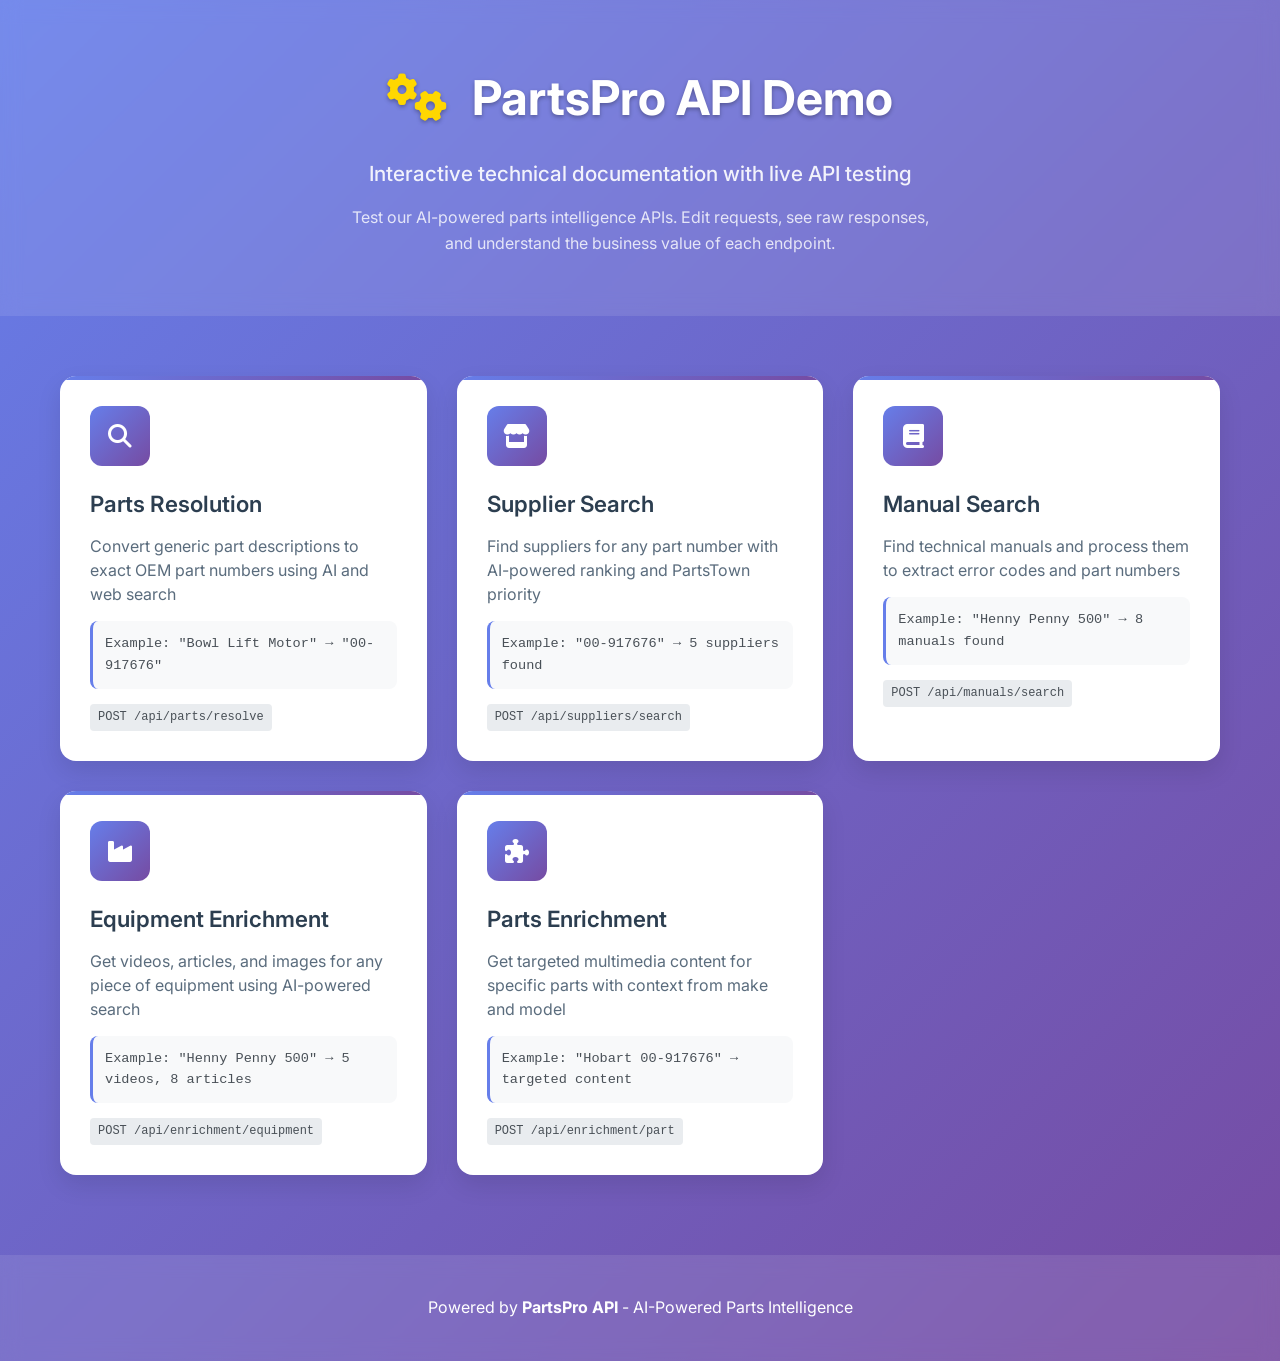
==== static/customer-demo/index.html @ 29f7f63c "Add professional customer demo page   - 5 interactive API demo modals with live testing   - Editable" ====
<!DOCTYPE html>
<html lang="en">
<head>
    <meta charset="UTF-8">
    <meta name="viewport" content="width=device-width, initial-scale=1.0">
    <title>PartsPro API Demo - Live Technical Documentation</title>
    <link href="https://cdnjs.cloudflare.com/ajax/libs/font-awesome/6.4.0/css/all.min.css" rel="stylesheet">
    <link href="https://fonts.googleapis.com/css2?family=Inter:wght@300;400;500;600;700&display=swap" rel="stylesheet">
    <link rel="stylesheet" href="demo.css">
</head>
<body>
    <!-- Hero Section -->
    <div class="hero">
        <div class="container">
            <h1 class="hero-title">
                <i class="fas fa-cogs"></i>
                PartsPro API Demo
            </h1>
            <p class="hero-subtitle">Interactive technical documentation with live API testing</p>
            <p class="hero-description">
                Test our AI-powered parts intelligence APIs. Edit requests, see raw responses, 
                and understand the business value of each endpoint.
            </p>
        </div>
    </div>

    <!-- Demo Cards -->
    <div class="container">
        <div class="demo-grid">
            <!-- Parts Resolution -->
            <div class="demo-card" onclick="openModal('partsResolution')">
                <div class="demo-icon">
                    <i class="fas fa-search"></i>
                </div>
                <h3>Parts Resolution</h3>
                <p>Convert generic part descriptions to exact OEM part numbers using AI and web search</p>
                <div class="demo-example">
                    Example: "Bowl Lift Motor" → "00-917676"
                </div>
                <div class="demo-badges">
                    <span class="badge">POST /api/parts/resolve</span>
                </div>
            </div>

            <!-- Supplier Search -->
            <div class="demo-card" onclick="openModal('supplierSearch')">
                <div class="demo-icon">
                    <i class="fas fa-store"></i>
                </div>
                <h3>Supplier Search</h3>
                <p>Find suppliers for any part number with AI-powered ranking and PartsTown priority</p>
                <div class="demo-example">
                    Example: "00-917676" → 5 suppliers found
                </div>
                <div class="demo-badges">
                    <span class="badge">POST /api/suppliers/search</span>
                </div>
            </div>

            <!-- Manual Search -->
            <div class="demo-card" onclick="openModal('manualSearch')">
                <div class="demo-icon">
                    <i class="fas fa-book"></i>
                </div>
                <h3>Manual Search</h3>
                <p>Find technical manuals and process them to extract error codes and part numbers</p>
                <div class="demo-example">
                    Example: "Henny Penny 500" → 8 manuals found
                </div>
                <div class="demo-badges">
                    <span class="badge">POST /api/manuals/search</span>
                </div>
            </div>

            <!-- Equipment Enrichment -->
            <div class="demo-card" onclick="openModal('equipmentEnrichment')">
                <div class="demo-icon">
                    <i class="fas fa-industry"></i>
                </div>
                <h3>Equipment Enrichment</h3>
                <p>Get videos, articles, and images for any piece of equipment using AI-powered search</p>
                <div class="demo-example">
                    Example: "Henny Penny 500" → 5 videos, 8 articles
                </div>
                <div class="demo-badges">
                    <span class="badge">POST /api/enrichment/equipment</span>
                </div>
            </div>

            <!-- Parts Enrichment -->
            <div class="demo-card" onclick="openModal('partsEnrichment')">
                <div class="demo-icon">
                    <i class="fas fa-puzzle-piece"></i>
                </div>
                <h3>Parts Enrichment</h3>
                <p>Get targeted multimedia content for specific parts with context from make and model</p>
                <div class="demo-example">
                    Example: "Hobart 00-917676" → targeted content
                </div>
                <div class="demo-badges">
                    <span class="badge">POST /api/enrichment/part</span>
                </div>
            </div>
        </div>
    </div>

    <!-- Modals -->
    <div id="modalBackdrop" class="modal-backdrop" onclick="closeModal()">
        <div class="modal" onclick="event.stopPropagation()">
            <div class="modal-header">
                <h2 id="modalTitle">API Demo</h2>
                <button class="modal-close" onclick="closeModal()">
                    <i class="fas fa-times"></i>
                </button>
            </div>
            <div class="modal-content">
                <!-- Request Section -->
                <div class="section">
                    <div class="section-header">
                        <h3><i class="fas fa-edit"></i> Request (Editable)</h3>
                        <div class="section-actions">
                            <button class="btn btn-secondary" onclick="resetRequest()">
                                <i class="fas fa-undo"></i> Reset
                            </button>
                            <button class="btn btn-secondary" onclick="copyAsCurl()">
                                <i class="fas fa-copy"></i> Copy as cURL
                            </button>
                        </div>
                    </div>
                    <div class="request-container">
                        <div class="endpoint-info">
                            <span class="method" id="requestMethod">POST</span>
                            <span class="url" id="requestUrl">/api/parts/resolve</span>
                        </div>
                        <textarea id="requestEditor" class="code-editor" rows="8"></textarea>
                        <div class="validation-message" id="validationMessage"></div>
                    </div>
                </div>

                <!-- Execute Button -->
                <div class="execute-section">
                    <button class="btn btn-primary btn-execute" onclick="executeRequest()" id="executeBtn">
                        <i class="fas fa-play"></i>
                        Execute Request
                    </button>
                </div>

                <!-- Response Section -->
                <div class="section">
                    <div class="section-header">
                        <h3><i class="fas fa-code"></i> Raw Response</h3>
                        <div class="section-actions">
                            <button class="btn btn-secondary" onclick="copyResponse()" id="copyResponseBtn" disabled>
                                <i class="fas fa-copy"></i> Copy Response
                            </button>
                        </div>
                    </div>
                    <div class="response-container">
                        <div class="response-status" id="responseStatus"></div>
                        <pre class="code-viewer" id="responseViewer">Execute a request to see the response...</pre>
                    </div>
                </div>

                <!-- Formatted Response -->
                <div class="section">
                    <div class="section-header">
                        <h3><i class="fas fa-magic"></i> Formatted Response</h3>
                    </div>
                    <div class="formatted-response" id="formattedResponse">
                        <div class="placeholder">
                            <i class="fas fa-info-circle"></i>
                            Execute a request to see the formatted business value
                        </div>
                    </div>
                </div>
            </div>
        </div>
    </div>

    <!-- Footer -->
    <footer class="footer">
        <div class="container">
            <p>Powered by <strong>PartsPro API</strong> - AI-Powered Parts Intelligence</p>
        </div>
    </footer>

    <script src="demo.js"></script>
</body>
</html>
---- static/customer-demo/demo.css ----
/* Reset and Base Styles */
* {
    margin: 0;
    padding: 0;
    box-sizing: border-box;
}

body {
    font-family: 'Inter', -apple-system, BlinkMacSystemFont, sans-serif;
    background: linear-gradient(135deg, #667eea 0%, #764ba2 100%);
    color: #333;
    line-height: 1.6;
    min-height: 100vh;
}

.container {
    max-width: 1200px;
    margin: 0 auto;
    padding: 0 20px;
}

/* Hero Section */
.hero {
    background: rgba(255, 255, 255, 0.1);
    backdrop-filter: blur(10px);
    padding: 60px 0;
    text-align: center;
    color: white;
    margin-bottom: 60px;
}

.hero-title {
    font-size: 3rem;
    font-weight: 700;
    margin-bottom: 20px;
    text-shadow: 0 2px 4px rgba(0, 0, 0, 0.3);
}

.hero-title i {
    margin-right: 15px;
    color: #ffd700;
}

.hero-subtitle {
    font-size: 1.3rem;
    font-weight: 500;
    margin-bottom: 15px;
    opacity: 0.9;
}

.hero-description {
    font-size: 1rem;
    opacity: 0.8;
    max-width: 600px;
    margin: 0 auto;
}

/* Demo Grid */
.demo-grid {
    display: grid;
    grid-template-columns: repeat(auto-fit, minmax(300px, 1fr));
    gap: 30px;
    margin-bottom: 80px;
}

/* Demo Cards */
.demo-card {
    background: white;
    border-radius: 16px;
    padding: 30px;
    box-shadow: 0 10px 25px rgba(0, 0, 0, 0.1);
    cursor: pointer;
    transition: all 0.3s ease;
    position: relative;
    overflow: hidden;
}

.demo-card::before {
    content: '';
    position: absolute;
    top: 0;
    left: 0;
    right: 0;
    height: 4px;
    background: linear-gradient(90deg, #667eea, #764ba2);
}

.demo-card:hover {
    transform: translateY(-5px);
    box-shadow: 0 20px 40px rgba(0, 0, 0, 0.15);
}

.demo-icon {
    width: 60px;
    height: 60px;
    background: linear-gradient(135deg, #667eea, #764ba2);
    border-radius: 12px;
    display: flex;
    align-items: center;
    justify-content: center;
    margin-bottom: 20px;
}

.demo-icon i {
    font-size: 1.5rem;
    color: white;
}

.demo-card h3 {
    font-size: 1.4rem;
    font-weight: 600;
    margin-bottom: 12px;
    color: #2c3e50;
}

.demo-card p {
    color: #5a6c7d;
    margin-bottom: 15px;
    line-height: 1.5;
}

.demo-example {
    background: #f8f9fa;
    border-radius: 8px;
    padding: 12px;
    font-family: 'Monaco', monospace;
    font-size: 0.85rem;
    color: #495057;
    margin-bottom: 15px;
    border-left: 3px solid #667eea;
}

.demo-badges {
    display: flex;
    flex-wrap: wrap;
    gap: 8px;
}

.badge {
    background: #e9ecef;
    color: #495057;
    padding: 4px 8px;
    border-radius: 4px;
    font-size: 0.75rem;
    font-family: 'Monaco', monospace;
    font-weight: 500;
}

/* Modal Styles */
.modal-backdrop {
    position: fixed;
    top: 0;
    left: 0;
    right: 0;
    bottom: 0;
    background: rgba(0, 0, 0, 0.7);
    display: none;
    justify-content: center;
    align-items: flex-start;
    z-index: 1000;
    padding: 20px;
    overflow-y: auto;
    backdrop-filter: blur(5px);
}

.modal-backdrop.show {
    display: flex;
}

.modal {
    background: white;
    border-radius: 16px;
    width: 100%;
    max-width: 900px;
    max-height: 90vh;
    overflow-y: auto;
    animation: modalSlideIn 0.3s ease-out;
    box-shadow: 0 25px 50px rgba(0, 0, 0, 0.3);
}

@keyframes modalSlideIn {
    from {
        opacity: 0;
        transform: translateY(-50px) scale(0.95);
    }
    to {
        opacity: 1;
        transform: translateY(0) scale(1);
    }
}

.modal-header {
    background: linear-gradient(135deg, #667eea, #764ba2);
    color: white;
    padding: 25px 30px;
    display: flex;
    justify-content: space-between;
    align-items: center;
}

.modal-header h2 {
    font-size: 1.5rem;
    font-weight: 600;
}

.modal-close {
    background: none;
    border: none;
    color: white;
    font-size: 1.2rem;
    cursor: pointer;
    padding: 5px;
    border-radius: 4px;
    transition: background-color 0.2s;
}

.modal-close:hover {
    background: rgba(255, 255, 255, 0.1);
}

.modal-content {
    padding: 30px;
}

/* Section Styles */
.section {
    margin-bottom: 35px;
}

.section-header {
    display: flex;
    justify-content: space-between;
    align-items: center;
    margin-bottom: 15px;
}

.section-header h3 {
    color: #2c3e50;
    font-size: 1.2rem;
    font-weight: 600;
}

.section-header i {
    margin-right: 8px;
    color: #667eea;
}

.section-actions {
    display: flex;
    gap: 10px;
}

/* Button Styles */
.btn {
    padding: 8px 16px;
    border: none;
    border-radius: 6px;
    font-size: 0.9rem;
    font-weight: 500;
    cursor: pointer;
    transition: all 0.2s;
    display: inline-flex;
    align-items: center;
    gap: 6px;
}

.btn i {
    font-size: 0.85rem;
}

.btn-primary {
    background: linear-gradient(135deg, #667eea, #764ba2);
    color: white;
}

.btn-primary:hover {
    transform: translateY(-1px);
    box-shadow: 0 4px 12px rgba(102, 126, 234, 0.3);
}

.btn-secondary {
    background: #e9ecef;
    color: #495057;
}

.btn-secondary:hover {
    background: #dee2e6;
}

.btn-execute {
    padding: 12px 24px;
    font-size: 1rem;
    width: 200px;
    justify-content: center;
}

.btn:disabled {
    opacity: 0.6;
    cursor: not-allowed;
    transform: none !important;
}

/* Request/Response Containers */
.request-container, .response-container {
    background: #f8f9fa;
    border-radius: 8px;
    padding: 20px;
    border: 1px solid #e9ecef;
}

.endpoint-info {
    display: flex;
    align-items: center;
    gap: 10px;
    margin-bottom: 15px;
    padding: 8px 12px;
    background: white;
    border-radius: 6px;
    border: 1px solid #e9ecef;
}

.method {
    background: #28a745;
    color: white;
    padding: 4px 8px;
    border-radius: 4px;
    font-size: 0.8rem;
    font-weight: 600;
    font-family: 'Monaco', monospace;
}

.url {
    font-family: 'Monaco', monospace;
    color: #495057;
    font-weight: 500;
}

.code-editor, .code-viewer {
    width: 100%;
    background: white;
    border: 1px solid #dee2e6;
    border-radius: 6px;
    padding: 15px;
    font-family: 'Monaco', 'Menlo', monospace;
    font-size: 0.9rem;
    line-height: 1.4;
    resize: vertical;
    min-height: 150px;
}

.code-editor {
    outline: none;
    transition: border-color 0.2s;
}

.code-editor:focus {
    border-color: #667eea;
    box-shadow: 0 0 0 3px rgba(102, 126, 234, 0.1);
}

.code-editor.error {
    border-color: #dc3545;
    box-shadow: 0 0 0 3px rgba(220, 53, 69, 0.1);
}

.code-viewer {
    background: #2d3748;
    color: #e2e8f0;
    border: none;
    margin: 0;
    overflow-x: auto;
}

.validation-message {
    margin-top: 8px;
    font-size: 0.85rem;
    color: #dc3545;
    display: none;
}

.validation-message.show {
    display: block;
}

.execute-section {
    text-align: center;
    margin: 30px 0;
}

.response-status {
    background: white;
    padding: 10px 15px;
    border-radius: 6px;
    margin-bottom: 15px;
    font-family: 'Monaco', monospace;
    font-size: 0.9rem;
    font-weight: 600;
}

.response-status.success {
    color: #28a745;
    background: #d4edda;
    border: 1px solid #c3e6cb;
}

.response-status.error {
    color: #dc3545;
    background: #f8d7da;
    border: 1px solid #f5c6cb;
}

/* Formatted Response */
.formatted-response {
    background: #f8f9fa;
    border-radius: 8px;
    padding: 20px;
    border: 1px solid #e9ecef;
}

.placeholder {
    text-align: center;
    color: #6c757d;
    font-style: italic;
}

.placeholder i {
    margin-right: 8px;
    color: #adb5bd;
}

.formatted-item {
    display: flex;
    align-items: center;
    padding: 8px 0;
    border-bottom: 1px solid #e9ecef;
}

.formatted-item:last-child {
    border-bottom: none;
}

.formatted-item i {
    margin-right: 10px;
    width: 20px;
    color: #667eea;
}

.formatted-value {
    font-weight: 500;
}

/* Loading States */
.loading {
    position: relative;
    pointer-events: none;
}

.loading::after {
    content: '';
    position: absolute;
    top: 50%;
    left: 50%;
    width: 20px;
    height: 20px;
    margin: -10px 0 0 -10px;
    border: 2px solid #f3f3f3;
    border-top: 2px solid #667eea;
    border-radius: 50%;
    animation: spin 1s linear infinite;
}

@keyframes spin {
    0% { transform: rotate(0deg); }
    100% { transform: rotate(360deg); }
}

/* Footer */
.footer {
    background: rgba(255, 255, 255, 0.1);
    backdrop-filter: blur(10px);
    color: white;
    text-align: center;
    padding: 40px 0;
}

/* Responsive Design */
@media (max-width: 768px) {
    .hero-title {
        font-size: 2.5rem;
    }
    
    .demo-grid {
        grid-template-columns: 1fr;
        gap: 20px;
    }
    
    .modal {
        margin: 10px;
        max-height: 95vh;
    }
    
    .modal-content {
        padding: 20px;
    }
    
    .section-header {
        flex-direction: column;
        align-items: flex-start;
        gap: 10px;
    }
    
    .section-actions {
        width: 100%;
        justify-content: flex-start;
    }
    
    .endpoint-info {
        flex-direction: column;
        align-items: flex-start;
        gap: 5px;
    }
}
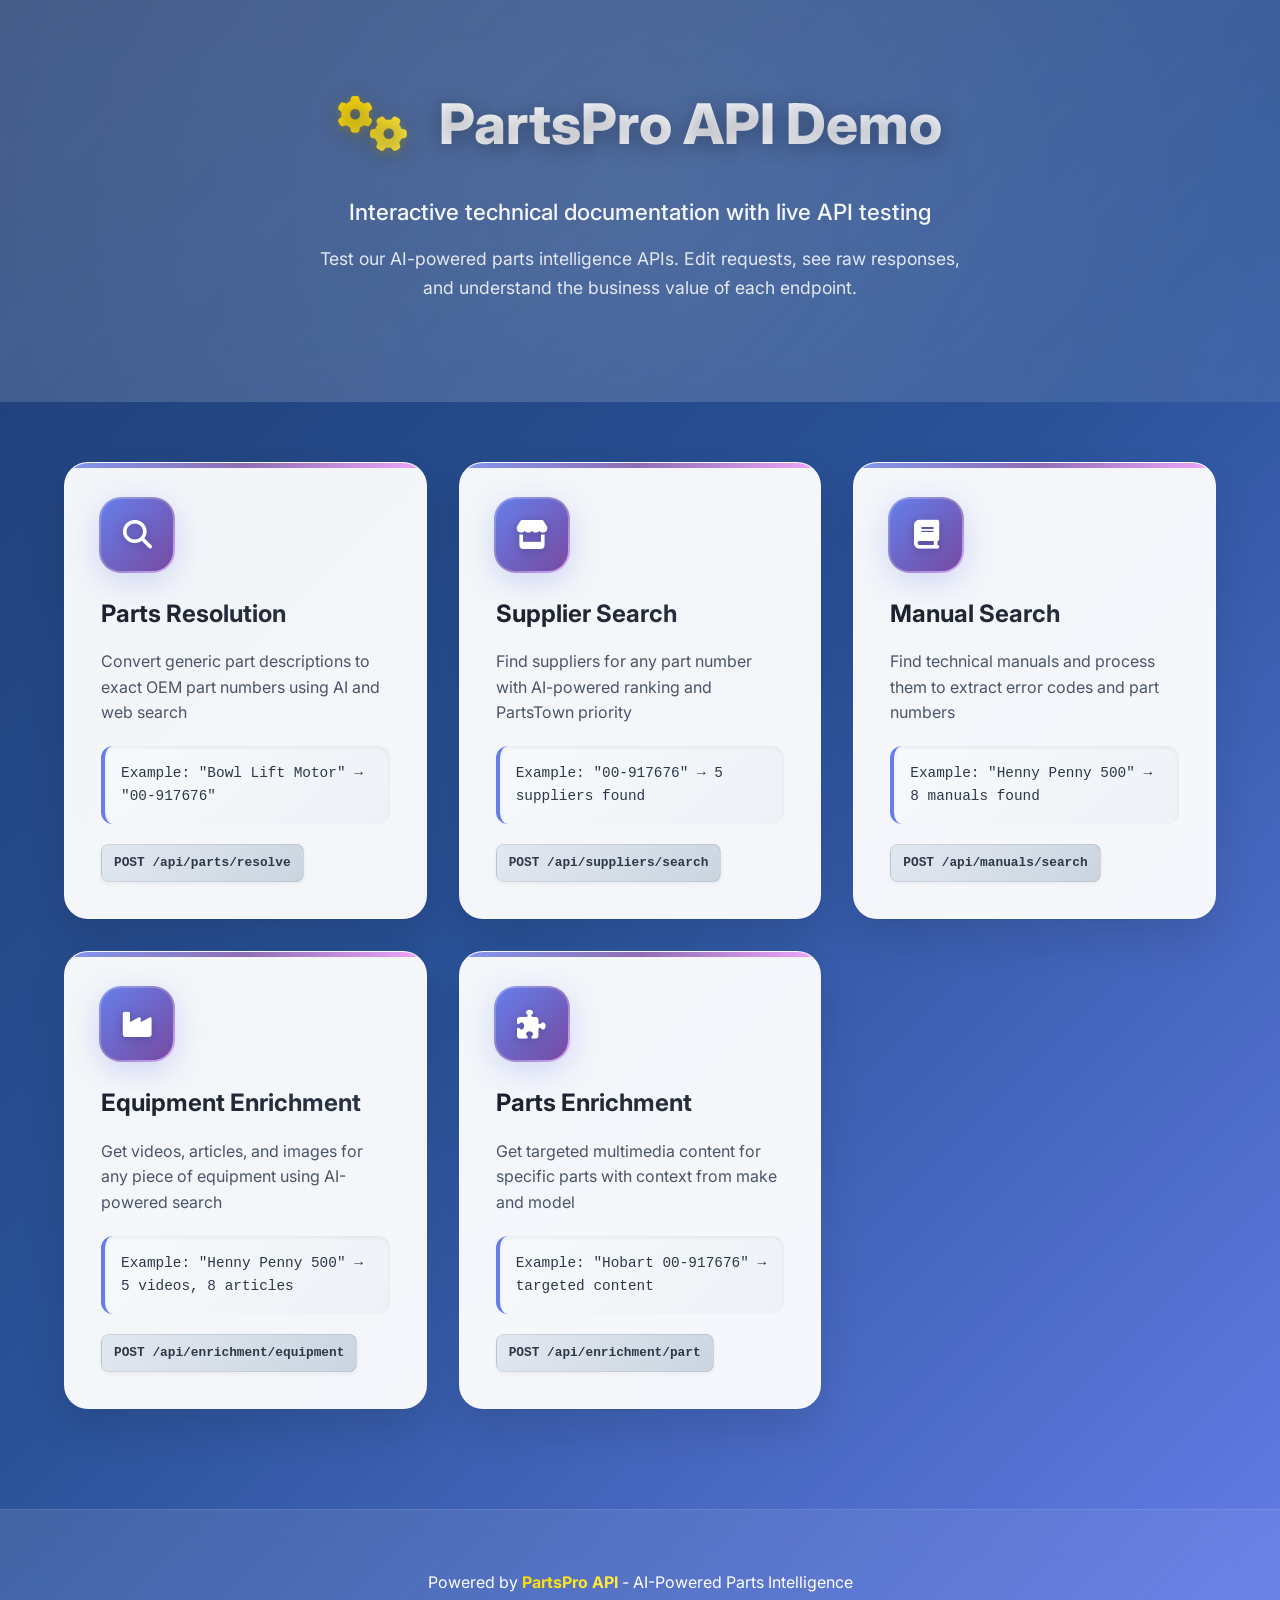
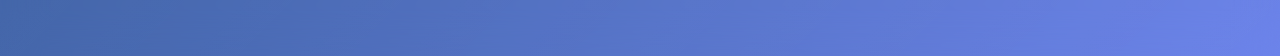
==== commit 2944d998: "Major design upgrade for customer demo page   - Modern glassmorphism design with gradient background" ====
--- a/static/customer-demo/index.html
+++ b/static/customer-demo/index.html
@@ -28,7 +28,7 @@
     <div class="container">
         <div class="demo-grid">
             <!-- Parts Resolution -->
-            <div class="demo-card" onclick="openModal('partsResolution')">
+            <div class="demo-card" onclick="openModal('_0x5f2e')">
                 <div class="demo-icon">
                     <i class="fas fa-search"></i>
                 </div>
@@ -43,7 +43,7 @@
             </div>
 
             <!-- Supplier Search -->
-            <div class="demo-card" onclick="openModal('supplierSearch')">
+            <div class="demo-card" onclick="openModal('_0x7c1d')">
                 <div class="demo-icon">
                     <i class="fas fa-store"></i>
                 </div>
@@ -58,7 +58,7 @@
             </div>
 
             <!-- Manual Search -->
-            <div class="demo-card" onclick="openModal('manualSearch')">
+            <div class="demo-card" onclick="openModal('_0x9b4e')">
                 <div class="demo-icon">
                     <i class="fas fa-book"></i>
                 </div>
@@ -73,7 +73,7 @@
             </div>
 
             <!-- Equipment Enrichment -->
-            <div class="demo-card" onclick="openModal('equipmentEnrichment')">
+            <div class="demo-card" onclick="openModal('_0x4a7c')">
                 <div class="demo-icon">
                     <i class="fas fa-industry"></i>
                 </div>
@@ -88,7 +88,7 @@
             </div>
 
             <!-- Parts Enrichment -->
-            <div class="demo-card" onclick="openModal('partsEnrichment')">
+            <div class="demo-card" onclick="openModal('_0x6e3d')">
                 <div class="demo-icon">
                     <i class="fas fa-puzzle-piece"></i>
                 </div>
@@ -184,6 +184,6 @@
         </div>
     </footer>
 
-    <script src="demo.js"></script>
+    <script src="demo.min.js"></script>
 </body>
 </html>
--- a/static/customer-demo/demo.css
+++ b/static/customer-demo/demo.css
@@ -6,73 +6,109 @@
 }
 
 body {
-    font-family: 'Inter', -apple-system, BlinkMacSystemFont, sans-serif;
-    background: linear-gradient(135deg, #667eea 0%, #764ba2 100%);
+    font-family: 'Inter', -apple-system, BlinkMacSystemFont, 'Segoe UI', Roboto, sans-serif;
+    background: linear-gradient(135deg, #1e3c72 0%, #2a5298 50%, #667eea 100%);
     color: #333;
     line-height: 1.6;
     min-height: 100vh;
+    overflow-x: hidden;
 }
 
 .container {
     max-width: 1200px;
     margin: 0 auto;
-    padding: 0 20px;
+    padding: 0 24px;
 }
 
 /* Hero Section */
 .hero {
-    background: rgba(255, 255, 255, 0.1);
-    backdrop-filter: blur(10px);
-    padding: 60px 0;
+    background: linear-gradient(135deg, rgba(255,255,255,0.15) 0%, rgba(255,255,255,0.05) 100%);
+    backdrop-filter: blur(20px);
+    padding: 80px 0 100px;
     text-align: center;
     color: white;
     margin-bottom: 60px;
+    position: relative;
+    overflow: hidden;
+}
+
+.hero::before {
+    content: '';
+    position: absolute;
+    top: -50%;
+    left: -50%;
+    width: 200%;
+    height: 200%;
+    background: radial-gradient(circle, rgba(255,255,255,0.1) 0%, transparent 70%);
+    animation: rotate 20s linear infinite;
+    pointer-events: none;
+}
+
+@keyframes rotate {
+    0% { transform: rotate(0deg); }
+    100% { transform: rotate(360deg); }
 }
 
 .hero-title {
-    font-size: 3rem;
-    font-weight: 700;
-    margin-bottom: 20px;
-    text-shadow: 0 2px 4px rgba(0, 0, 0, 0.3);
+    font-size: 3.5rem;
+    font-weight: 800;
+    margin-bottom: 24px;
+    text-shadow: 0 4px 20px rgba(0, 0, 0, 0.3);
+    background: linear-gradient(135deg, #ffffff 0%, #f0f4ff 100%);
+    -webkit-background-clip: text;
+    -webkit-text-fill-color: transparent;
+    background-clip: text;
+    position: relative;
+    z-index: 1;
 }
 
 .hero-title i {
-    margin-right: 15px;
-    color: #ffd700;
+    margin-right: 20px;
+    background: linear-gradient(135deg, #ffd700 0%, #ffed4e 100%);
+    -webkit-background-clip: text;
+    -webkit-text-fill-color: transparent;
+    background-clip: text;
+    filter: drop-shadow(0 2px 4px rgba(255, 215, 0, 0.3));
 }
 
 .hero-subtitle {
-    font-size: 1.3rem;
+    font-size: 1.4rem;
     font-weight: 500;
-    margin-bottom: 15px;
-    opacity: 0.9;
+    margin-bottom: 16px;
+    opacity: 0.95;
+    position: relative;
+    z-index: 1;
 }
 
 .hero-description {
-    font-size: 1rem;
-    opacity: 0.8;
-    max-width: 600px;
+    font-size: 1.1rem;
+    opacity: 0.85;
+    max-width: 650px;
     margin: 0 auto;
+    position: relative;
+    z-index: 1;
 }
 
 /* Demo Grid */
 .demo-grid {
     display: grid;
-    grid-template-columns: repeat(auto-fit, minmax(300px, 1fr));
-    gap: 30px;
-    margin-bottom: 80px;
+    grid-template-columns: repeat(auto-fit, minmax(350px, 1fr));
+    gap: 32px;
+    margin-bottom: 100px;
 }
 
 /* Demo Cards */
 .demo-card {
-    background: white;
-    border-radius: 16px;
-    padding: 30px;
-    box-shadow: 0 10px 25px rgba(0, 0, 0, 0.1);
+    background: rgba(255, 255, 255, 0.95);
+    backdrop-filter: blur(10px);
+    border-radius: 24px;
+    padding: 36px;
+    box-shadow: 0 20px 40px rgba(0, 0, 0, 0.1), 0 1px 3px rgba(0, 0, 0, 0.05);
     cursor: pointer;
-    transition: all 0.3s ease;
+    transition: all 0.4s cubic-bezier(0.4, 0, 0.2, 1);
     position: relative;
     overflow: hidden;
+    border: 1px solid rgba(255, 255, 255, 0.2);
 }
 
 .demo-card::before {
@@ -81,69 +117,109 @@
     top: 0;
     left: 0;
     right: 0;
-    height: 4px;
-    background: linear-gradient(90deg, #667eea, #764ba2);
+    height: 5px;
+    background: linear-gradient(90deg, #667eea 0%, #764ba2 50%, #f093fb 100%);
+    opacity: 0.8;
+}
+
+.demo-card::after {
+    content: '';
+    position: absolute;
+    top: -50%;
+    left: -50%;
+    width: 200%;
+    height: 200%;
+    background: radial-gradient(circle, rgba(102, 126, 234, 0.05) 0%, transparent 70%);
+    opacity: 0;
+    transition: opacity 0.4s ease;
+    pointer-events: none;
 }
 
 .demo-card:hover {
-    transform: translateY(-5px);
-    box-shadow: 0 20px 40px rgba(0, 0, 0, 0.15);
+    transform: translateY(-12px) scale(1.02);
+    box-shadow: 0 32px 60px rgba(102, 126, 234, 0.2), 0 8px 16px rgba(0, 0, 0, 0.1);
+}
+
+.demo-card:hover::after {
+    opacity: 1;
 }
 
 .demo-icon {
-    width: 60px;
-    height: 60px;
-    background: linear-gradient(135deg, #667eea, #764ba2);
-    border-radius: 12px;
+    width: 72px;
+    height: 72px;
+    background: linear-gradient(135deg, #667eea 0%, #764ba2 100%);
+    border-radius: 20px;
     display: flex;
     align-items: center;
     justify-content: center;
+    margin-bottom: 24px;
+    position: relative;
+    box-shadow: 0 8px 32px rgba(102, 126, 234, 0.3);
+}
+
+.demo-icon::before {
+    content: '';
+    position: absolute;
+    inset: -2px;
+    background: linear-gradient(135deg, #667eea, #764ba2, #f093fb);
+    border-radius: 22px;
+    z-index: -1;
+    opacity: 0.7;
+}
+
+.demo-icon i {
+    font-size: 1.8rem;
+    color: white;
+    filter: drop-shadow(0 2px 4px rgba(0, 0, 0, 0.2));
+}
+
+.demo-card h3 {
+    font-size: 1.5rem;
+    font-weight: 700;
+    margin-bottom: 16px;
+    color: #1a202c;
+    background: linear-gradient(135deg, #1a202c 0%, #2d3748 100%);
+    -webkit-background-clip: text;
+    -webkit-text-fill-color: transparent;
+    background-clip: text;
+}
+
+.demo-card p {
+    color: #4a5568;
     margin-bottom: 20px;
-}
-
-.demo-icon i {
-    font-size: 1.5rem;
-    color: white;
-}
-
-.demo-card h3 {
-    font-size: 1.4rem;
+    line-height: 1.6;
+    font-size: 1rem;
+}
+
+.demo-example {
+    background: linear-gradient(135deg, #f7fafc 0%, #edf2f7 100%);
+    border-radius: 12px;
+    padding: 16px;
+    font-family: 'Fira Code', 'Monaco', monospace;
+    font-size: 0.9rem;
+    color: #2d3748;
+    margin-bottom: 20px;
+    border-left: 4px solid #667eea;
+    position: relative;
+    box-shadow: inset 0 2px 4px rgba(0, 0, 0, 0.06);
+}
+
+.demo-badges {
+    display: flex;
+    flex-wrap: wrap;
+    gap: 10px;
+}
+
+.badge {
+    background: linear-gradient(135deg, #e2e8f0 0%, #cbd5e0 100%);
+    color: #2d3748;
+    padding: 8px 12px;
+    border-radius: 8px;
+    font-size: 0.8rem;
+    font-family: 'Fira Code', 'Monaco', monospace;
     font-weight: 600;
-    margin-bottom: 12px;
-    color: #2c3e50;
-}
-
-.demo-card p {
-    color: #5a6c7d;
-    margin-bottom: 15px;
-    line-height: 1.5;
-}
-
-.demo-example {
-    background: #f8f9fa;
-    border-radius: 8px;
-    padding: 12px;
-    font-family: 'Monaco', monospace;
-    font-size: 0.85rem;
-    color: #495057;
-    margin-bottom: 15px;
-    border-left: 3px solid #667eea;
-}
-
-.demo-badges {
-    display: flex;
-    flex-wrap: wrap;
-    gap: 8px;
-}
-
-.badge {
-    background: #e9ecef;
-    color: #495057;
-    padding: 4px 8px;
-    border-radius: 4px;
-    font-size: 0.75rem;
-    font-family: 'Monaco', monospace;
-    font-weight: 500;
+    border: 1px solid rgba(45, 55, 72, 0.1);
+    box-shadow: 0 2px 4px rgba(0, 0, 0, 0.05);
 }
 
 /* Modal Styles */
@@ -153,35 +229,42 @@
     left: 0;
     right: 0;
     bottom: 0;
-    background: rgba(0, 0, 0, 0.7);
+    background: rgba(0, 0, 0, 0.8);
     display: none;
     justify-content: center;
     align-items: flex-start;
     z-index: 1000;
     padding: 20px;
     overflow-y: auto;
-    backdrop-filter: blur(5px);
+    backdrop-filter: blur(10px);
 }
 
 .modal-backdrop.show {
     display: flex;
+    animation: backdropFadeIn 0.3s ease-out;
+}
+
+@keyframes backdropFadeIn {
+    from { opacity: 0; }
+    to { opacity: 1; }
 }
 
 .modal {
     background: white;
-    border-radius: 16px;
+    border-radius: 24px;
     width: 100%;
-    max-width: 900px;
+    max-width: 1000px;
     max-height: 90vh;
     overflow-y: auto;
-    animation: modalSlideIn 0.3s ease-out;
-    box-shadow: 0 25px 50px rgba(0, 0, 0, 0.3);
+    animation: modalSlideIn 0.4s cubic-bezier(0.4, 0, 0.2, 1);
+    box-shadow: 0 40px 80px rgba(0, 0, 0, 0.3), 0 8px 16px rgba(0, 0, 0, 0.1);
+    border: 1px solid rgba(255, 255, 255, 0.2);
 }
 
 @keyframes modalSlideIn {
     from {
         opacity: 0;
-        transform: translateY(-50px) scale(0.95);
+        transform: translateY(-60px) scale(0.9);
     }
     to {
         opacity: 1;
@@ -190,108 +273,143 @@
 }
 
 .modal-header {
-    background: linear-gradient(135deg, #667eea, #764ba2);
+    background: linear-gradient(135deg, #667eea 0%, #764ba2 100%);
     color: white;
-    padding: 25px 30px;
+    padding: 32px 36px;
     display: flex;
     justify-content: space-between;
     align-items: center;
+    border-radius: 24px 24px 0 0;
 }
 
 .modal-header h2 {
-    font-size: 1.5rem;
-    font-weight: 600;
+    font-size: 1.6rem;
+    font-weight: 700;
+    text-shadow: 0 2px 4px rgba(0, 0, 0, 0.2);
 }
 
 .modal-close {
-    background: none;
-    border: none;
+    background: rgba(255, 255, 255, 0.1);
+    border: 1px solid rgba(255, 255, 255, 0.2);
     color: white;
-    font-size: 1.2rem;
+    font-size: 1.3rem;
     cursor: pointer;
-    padding: 5px;
-    border-radius: 4px;
-    transition: background-color 0.2s;
+    padding: 12px;
+    border-radius: 12px;
+    transition: all 0.2s;
+    width: 44px;
+    height: 44px;
+    display: flex;
+    align-items: center;
+    justify-content: center;
 }
 
 .modal-close:hover {
-    background: rgba(255, 255, 255, 0.1);
+    background: rgba(255, 255, 255, 0.2);
+    transform: scale(1.05);
 }
 
 .modal-content {
-    padding: 30px;
+    padding: 40px;
 }
 
 /* Section Styles */
 .section {
-    margin-bottom: 35px;
+    margin-bottom: 40px;
 }
 
 .section-header {
     display: flex;
     justify-content: space-between;
     align-items: center;
-    margin-bottom: 15px;
+    margin-bottom: 20px;
+    padding-bottom: 12px;
+    border-bottom: 2px solid #e2e8f0;
 }
 
 .section-header h3 {
-    color: #2c3e50;
-    font-size: 1.2rem;
-    font-weight: 600;
+    color: #1a202c;
+    font-size: 1.3rem;
+    font-weight: 700;
 }
 
 .section-header i {
-    margin-right: 8px;
+    margin-right: 12px;
     color: #667eea;
+    font-size: 1.1rem;
 }
 
 .section-actions {
     display: flex;
-    gap: 10px;
+    gap: 12px;
 }
 
 /* Button Styles */
 .btn {
-    padding: 8px 16px;
+    padding: 12px 20px;
     border: none;
-    border-radius: 6px;
+    border-radius: 12px;
     font-size: 0.9rem;
-    font-weight: 500;
+    font-weight: 600;
     cursor: pointer;
-    transition: all 0.2s;
+    transition: all 0.3s cubic-bezier(0.4, 0, 0.2, 1);
     display: inline-flex;
     align-items: center;
-    gap: 6px;
+    gap: 8px;
+    position: relative;
+    overflow: hidden;
+}
+
+.btn::before {
+    content: '';
+    position: absolute;
+    top: 0;
+    left: -100%;
+    width: 100%;
+    height: 100%;
+    background: linear-gradient(90deg, transparent, rgba(255,255,255,0.2), transparent);
+    transition: left 0.5s;
+}
+
+.btn:hover::before {
+    left: 100%;
 }
 
 .btn i {
-    font-size: 0.85rem;
+    font-size: 0.9rem;
 }
 
 .btn-primary {
-    background: linear-gradient(135deg, #667eea, #764ba2);
+    background: linear-gradient(135deg, #667eea 0%, #764ba2 100%);
     color: white;
+    box-shadow: 0 4px 15px rgba(102, 126, 234, 0.3);
 }
 
 .btn-primary:hover {
+    transform: translateY(-2px);
+    box-shadow: 0 8px 25px rgba(102, 126, 234, 0.4);
+}
+
+.btn-secondary {
+    background: linear-gradient(135deg, #f7fafc 0%, #edf2f7 100%);
+    color: #4a5568;
+    border: 1px solid #e2e8f0;
+    box-shadow: 0 2px 4px rgba(0, 0, 0, 0.05);
+}
+
+.btn-secondary:hover {
+    background: linear-gradient(135deg, #edf2f7 0%, #e2e8f0 100%);
     transform: translateY(-1px);
-    box-shadow: 0 4px 12px rgba(102, 126, 234, 0.3);
-}
-
-.btn-secondary {
-    background: #e9ecef;
-    color: #495057;
-}
-
-.btn-secondary:hover {
-    background: #dee2e6;
+    box-shadow: 0 4px 12px rgba(0, 0, 0, 0.1);
 }
 
 .btn-execute {
-    padding: 12px 24px;
-    font-size: 1rem;
-    width: 200px;
+    padding: 16px 32px;
+    font-size: 1.1rem;
+    font-weight: 700;
+    width: 240px;
     justify-content: center;
+    box-shadow: 0 8px 32px rgba(102, 126, 234, 0.3);
 }
 
 .btn:disabled {
@@ -300,71 +418,83 @@
     transform: none !important;
 }
 
+.btn:disabled::before {
+    display: none;
+}
+
 /* Request/Response Containers */
 .request-container, .response-container {
-    background: #f8f9fa;
+    background: linear-gradient(135deg, #f8fafc 0%, #f1f5f9 100%);
+    border-radius: 16px;
+    padding: 24px;
+    border: 1px solid #e2e8f0;
+    box-shadow: inset 0 2px 4px rgba(0, 0, 0, 0.06);
+}
+
+.endpoint-info {
+    display: flex;
+    align-items: center;
+    gap: 12px;
+    margin-bottom: 20px;
+    padding: 12px 16px;
+    background: white;
+    border-radius: 12px;
+    border: 1px solid #e2e8f0;
+    box-shadow: 0 2px 8px rgba(0, 0, 0, 0.05);
+}
+
+.method {
+    background: linear-gradient(135deg, #48bb78 0%, #38a169 100%);
+    color: white;
+    padding: 6px 12px;
     border-radius: 8px;
-    padding: 20px;
-    border: 1px solid #e9ecef;
-}
-
-.endpoint-info {
-    display: flex;
-    align-items: center;
-    gap: 10px;
-    margin-bottom: 15px;
-    padding: 8px 12px;
-    background: white;
-    border-radius: 6px;
-    border: 1px solid #e9ecef;
-}
-
-.method {
-    background: #28a745;
-    color: white;
-    padding: 4px 8px;
-    border-radius: 4px;
     font-size: 0.8rem;
+    font-weight: 700;
+    font-family: 'Fira Code', 'Monaco', monospace;
+    box-shadow: 0 2px 4px rgba(72, 187, 120, 0.3);
+}
+
+.url {
+    font-family: 'Fira Code', 'Monaco', monospace;
+    color: #2d3748;
     font-weight: 600;
-    font-family: 'Monaco', monospace;
-}
-
-.url {
-    font-family: 'Monaco', monospace;
-    color: #495057;
-    font-weight: 500;
+    font-size: 0.95rem;
 }
 
 .code-editor, .code-viewer {
     width: 100%;
-    background: white;
-    border: 1px solid #dee2e6;
-    border-radius: 6px;
-    padding: 15px;
-    font-family: 'Monaco', 'Menlo', monospace;
+    background: #1a202c;
+    color: #e2e8f0;
+    border: 2px solid #2d3748;
+    border-radius: 12px;
+    padding: 20px;
+    font-family: 'Fira Code', 'Monaco', monospace;
     font-size: 0.9rem;
-    line-height: 1.4;
+    line-height: 1.5;
     resize: vertical;
-    min-height: 150px;
+    min-height: 160px;
+    box-shadow: inset 0 2px 4px rgba(0, 0, 0, 0.3);
 }
 
 .code-editor {
+    background: #2d3748;
+    color: #e2e8f0;
     outline: none;
-    transition: border-color 0.2s;
+    transition: all 0.3s ease;
 }
 
 .code-editor:focus {
     border-color: #667eea;
-    box-shadow: 0 0 0 3px rgba(102, 126, 234, 0.1);
+    box-shadow: 0 0 0 3px rgba(102, 126, 234, 0.1), inset 0 2px 4px rgba(0, 0, 0, 0.3);
 }
 
 .code-editor.error {
-    border-color: #dc3545;
-    box-shadow: 0 0 0 3px rgba(220, 53, 69, 0.1);
+    border-color: #f56565;
+    box-shadow: 0 0 0 3px rgba(245, 101, 101, 0.1);
 }
 
 .code-viewer {
-    background: #2d3748;
+    background: #1a202c;
     color: #e2e8f0;
     border: none;
     margin: 0;
@@ -372,10 +502,15 @@
 }
 
 .validation-message {
-    margin-top: 8px;
+    margin-top: 12px;
     font-size: 0.85rem;
-    color: #dc3545;
+    color: #f56565;
+    font-weight: 500;
     display: none;
+    padding: 8px 12px;
+    background: rgba(245, 101, 101, 0.1);
+    border-radius: 6px;
+    border-left: 4px solid #f56565;
 }
 
 .validation-message.show {
@@ -384,69 +519,87 @@
 
 .execute-section {
     text-align: center;
-    margin: 30px 0;
+    margin: 40px 0;
+    padding: 20px;
 }
 
 .response-status {
     background: white;
-    padding: 10px 15px;
-    border-radius: 6px;
-    margin-bottom: 15px;
-    font-family: 'Monaco', monospace;
+    padding: 16px 20px;
+    border-radius: 12px;
+    margin-bottom: 20px;
+    font-family: 'Fira Code', 'Monaco', monospace;
     font-size: 0.9rem;
-    font-weight: 600;
+    font-weight: 700;
+    box-shadow: 0 2px 8px rgba(0, 0, 0, 0.05);
 }
 
 .response-status.success {
-    color: #28a745;
-    background: #d4edda;
-    border: 1px solid #c3e6cb;
+    color: #38a169;
+    background: linear-gradient(135deg, #f0fff4 0%, #c6f6d5 100%);
+    border: 1px solid #9ae6b4;
+    box-shadow: 0 4px 12px rgba(56, 161, 105, 0.1);
 }
 
 .response-status.error {
-    color: #dc3545;
-    background: #f8d7da;
-    border: 1px solid #f5c6cb;
+    color: #e53e3e;
+    background: linear-gradient(135deg, #fed7d7 0%, #feb2b2 100%);
+    border: 1px solid #fc8181;
+    box-shadow: 0 4px 12px rgba(229, 62, 62, 0.1);
 }
 
 /* Formatted Response */
 .formatted-response {
-    background: #f8f9fa;
-    border-radius: 8px;
-    padding: 20px;
-    border: 1px solid #e9ecef;
+    background: linear-gradient(135deg, #f8fafc 0%, #f1f5f9 100%);
+    border-radius: 16px;
+    padding: 24px;
+    border: 1px solid #e2e8f0;
 }
 
 .placeholder {
     text-align: center;
-    color: #6c757d;
+    color: #718096;
     font-style: italic;
+    font-size: 1rem;
+    padding: 20px;
 }
 
 .placeholder i {
-    margin-right: 8px;
-    color: #adb5bd;
+    margin-right: 12px;
+    color: #a0aec0;
+    font-size: 1.2rem;
 }
 
 .formatted-item {
     display: flex;
     align-items: center;
-    padding: 8px 0;
-    border-bottom: 1px solid #e9ecef;
+    padding: 12px 0;
+    border-bottom: 1px solid #e2e8f0;
+    transition: background-color 0.2s ease;
 }
 
 .formatted-item:last-child {
     border-bottom: none;
 }
 
+.formatted-item:hover {
+    background: rgba(102, 126, 234, 0.05);
+    border-radius: 8px;
+    margin: 0 -8px;
+    padding-left: 20px;
+    padding-right: 20px;
+}
+
 .formatted-item i {
-    margin-right: 10px;
-    width: 20px;
+    margin-right: 16px;
+    width: 24px;
     color: #667eea;
+    font-size: 1rem;
 }
 
 .formatted-value {
-    font-weight: 500;
+    font-weight: 600;
+    color: #2d3748;
 }
 
 /* Loading States */
@@ -455,17 +608,7 @@
     pointer-events: none;
 }
 
-.loading::after {
-    content: '';
-    position: absolute;
-    top: 50%;
-    left: 50%;
-    width: 20px;
-    height: 20px;
-    margin: -10px 0 0 -10px;
-    border: 2px solid #f3f3f3;
-    border-top: 2px solid #667eea;
-    border-radius: 50%;
+.loading i {
     animation: spin 1s linear infinite;
 }
 
@@ -476,37 +619,64 @@
 
 /* Footer */
 .footer {
-    background: rgba(255, 255, 255, 0.1);
-    backdrop-filter: blur(10px);
+    background: linear-gradient(135deg, rgba(255,255,255,0.1) 0%, rgba(255,255,255,0.05) 100%);
+    backdrop-filter: blur(20px);
     color: white;
     text-align: center;
-    padding: 40px 0;
+    padding: 60px 0;
+    margin-top: 40px;
+    border-top: 1px solid rgba(255, 255, 255, 0.1);
+}
+
+.footer strong {
+    background: linear-gradient(135deg, #ffd700 0%, #ffed4e 100%);
+    -webkit-background-clip: text;
+    -webkit-text-fill-color: transparent;
+    background-clip: text;
 }
 
 /* Responsive Design */
 @media (max-width: 768px) {
+    .container {
+        padding: 0 16px;
+    }
+    
     .hero-title {
         font-size: 2.5rem;
     }
     
+    .hero {
+        padding: 60px 0 80px;
+    }
+    
     .demo-grid {
         grid-template-columns: 1fr;
-        gap: 20px;
+        gap: 24px;
+    }
+    
+    .demo-card {
+        padding: 28px;
     }
     
     .modal {
         margin: 10px;
         max-height: 95vh;
+        border-radius: 16px;
+    }
+    
+    .modal-header {
+        padding: 24px;
+        border-radius: 16px 16px 0 0;
     }
     
     .modal-content {
-        padding: 20px;
+        padding: 24px;
     }
     
     .section-header {
         flex-direction: column;
         align-items: flex-start;
-        gap: 10px;
+        gap: 12px;
     }
     
     .section-actions {
@@ -517,6 +687,56 @@
     .endpoint-info {
         flex-direction: column;
         align-items: flex-start;
-        gap: 5px;
-    }
+        gap: 8px;
+    }
+    
+    .btn-execute {
+        width: 100%;
+    }
+    
+    .code-editor, .code-viewer {
+        font-size: 0.8rem;
+    }
+}
+
+/* Additional Animation */
+.demo-card {
+    animation: cardFadeIn 0.6s ease-out forwards;
+    opacity: 0;
+    transform: translateY(20px);
+}
+
+.demo-card:nth-child(1) { animation-delay: 0.1s; }
+.demo-card:nth-child(2) { animation-delay: 0.2s; }
+.demo-card:nth-child(3) { animation-delay: 0.3s; }
+.demo-card:nth-child(4) { animation-delay: 0.4s; }
+.demo-card:nth-child(5) { animation-delay: 0.5s; }
+
+@keyframes cardFadeIn {
+    to {
+        opacity: 1;
+        transform: translateY(0);
+    }
+}
+
+/* Improved scrollbar */
+::-webkit-scrollbar {
+    width: 12px;
+}
+
+::-webkit-scrollbar-track {
+    background: rgba(255, 255, 255, 0.1);
+    border-radius: 6px;
+}
+
+::-webkit-scrollbar-thumb {
+    background: linear-gradient(135deg, #667eea 0%, #764ba2 100%);
+    border-radius: 6px;
+    border: 2px solid transparent;
+    background-clip: padding-box;
+}
+
+::-webkit-scrollbar-thumb:hover {
+    background: linear-gradient(135deg, #5a67d8 0%, #6b46c1 100%);
+    background-clip: padding-box;
 }
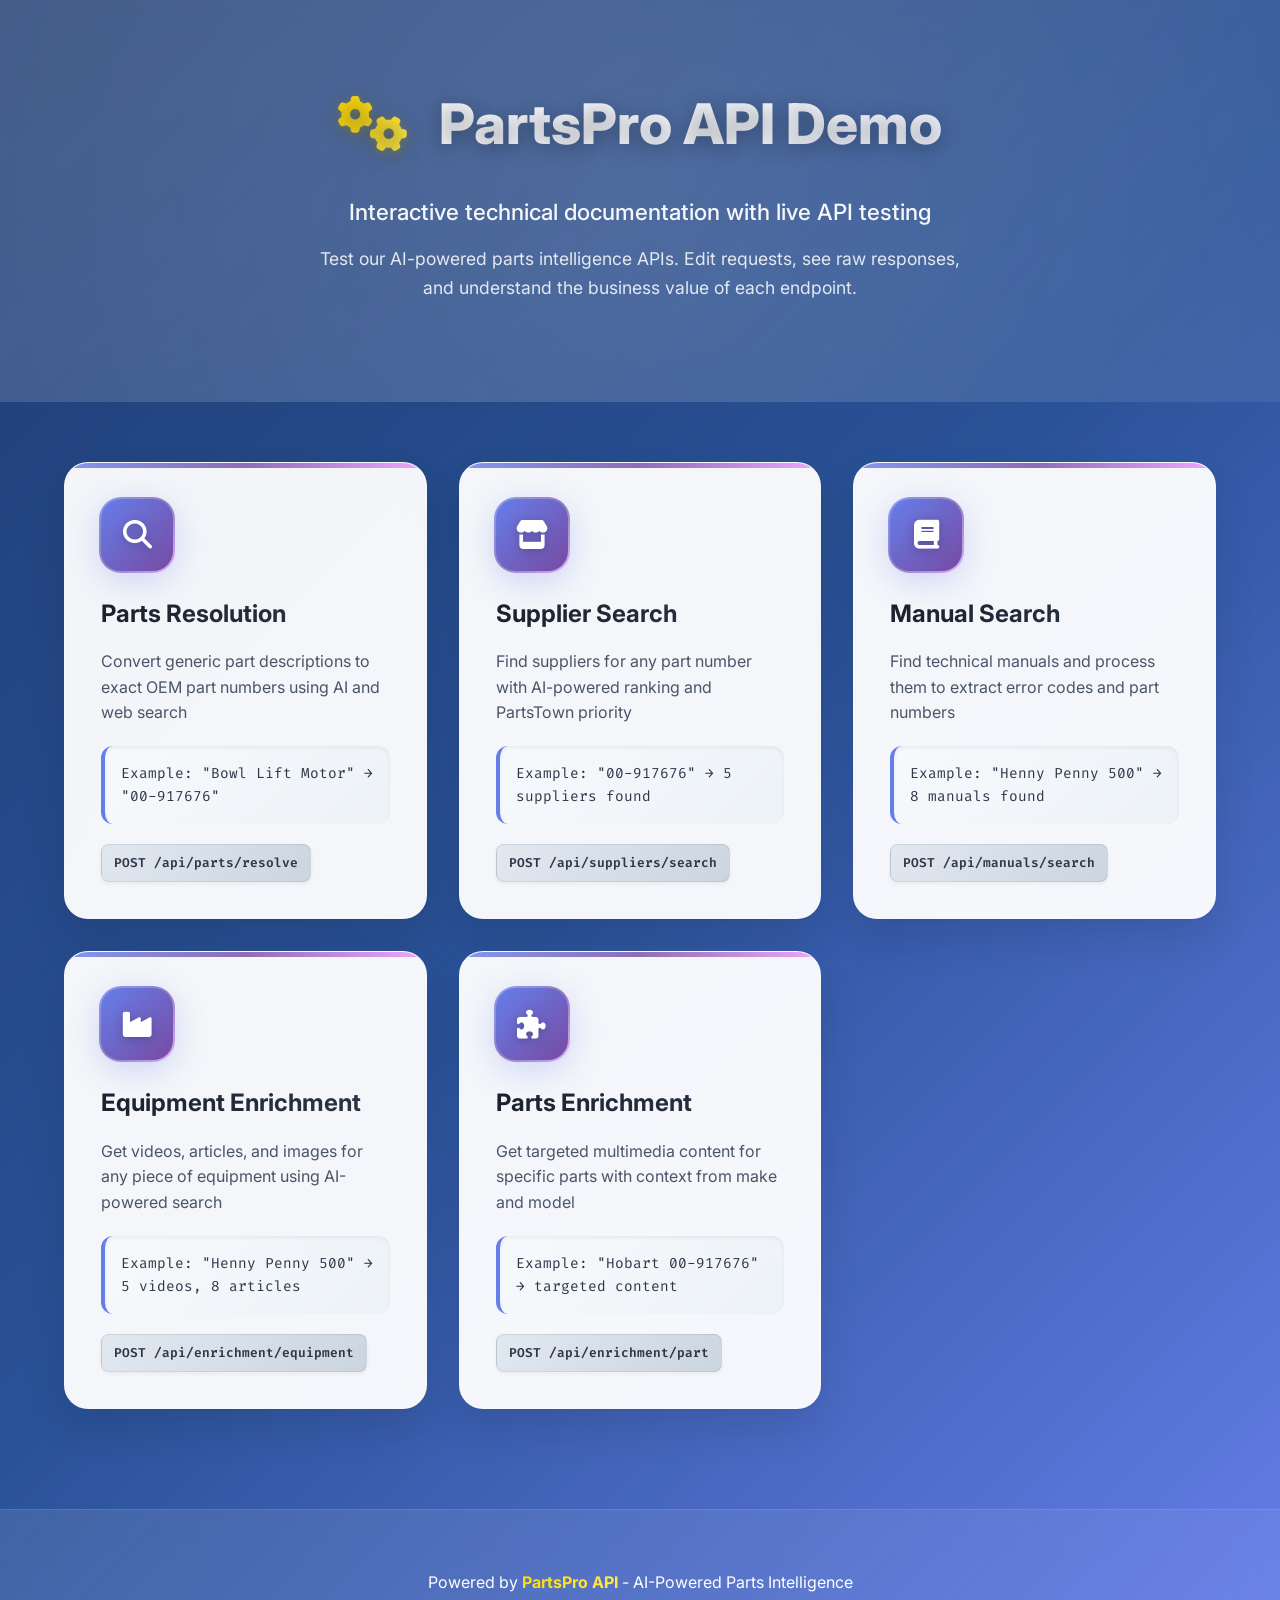
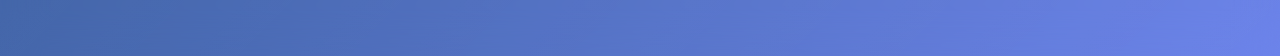
==== commit 7f9d8522: "Fix CSS loading for customer demo page   - Added cache busting parameter to demo.css (?v=2.0)   - Ad" ====
--- a/static/customer-demo/index.html
+++ b/static/customer-demo/index.html
@@ -5,8 +5,8 @@
     <meta name="viewport" content="width=device-width, initial-scale=1.0">
     <title>PartsPro API Demo - Live Technical Documentation</title>
     <link href="https://cdnjs.cloudflare.com/ajax/libs/font-awesome/6.4.0/css/all.min.css" rel="stylesheet">
-    <link href="https://fonts.googleapis.com/css2?family=Inter:wght@300;400;500;600;700&display=swap" rel="stylesheet">
-    <link rel="stylesheet" href="demo.css">
+    <link href="https://fonts.googleapis.com/css2?family=Inter:wght@300;400;500;600;700&family=Fira+Code:wght@300;400;500;600;700&display=swap" rel="stylesheet">
+    <link rel="stylesheet" href="demo.css?v=2.0">
 </head>
 <body>
     <!-- Hero Section -->
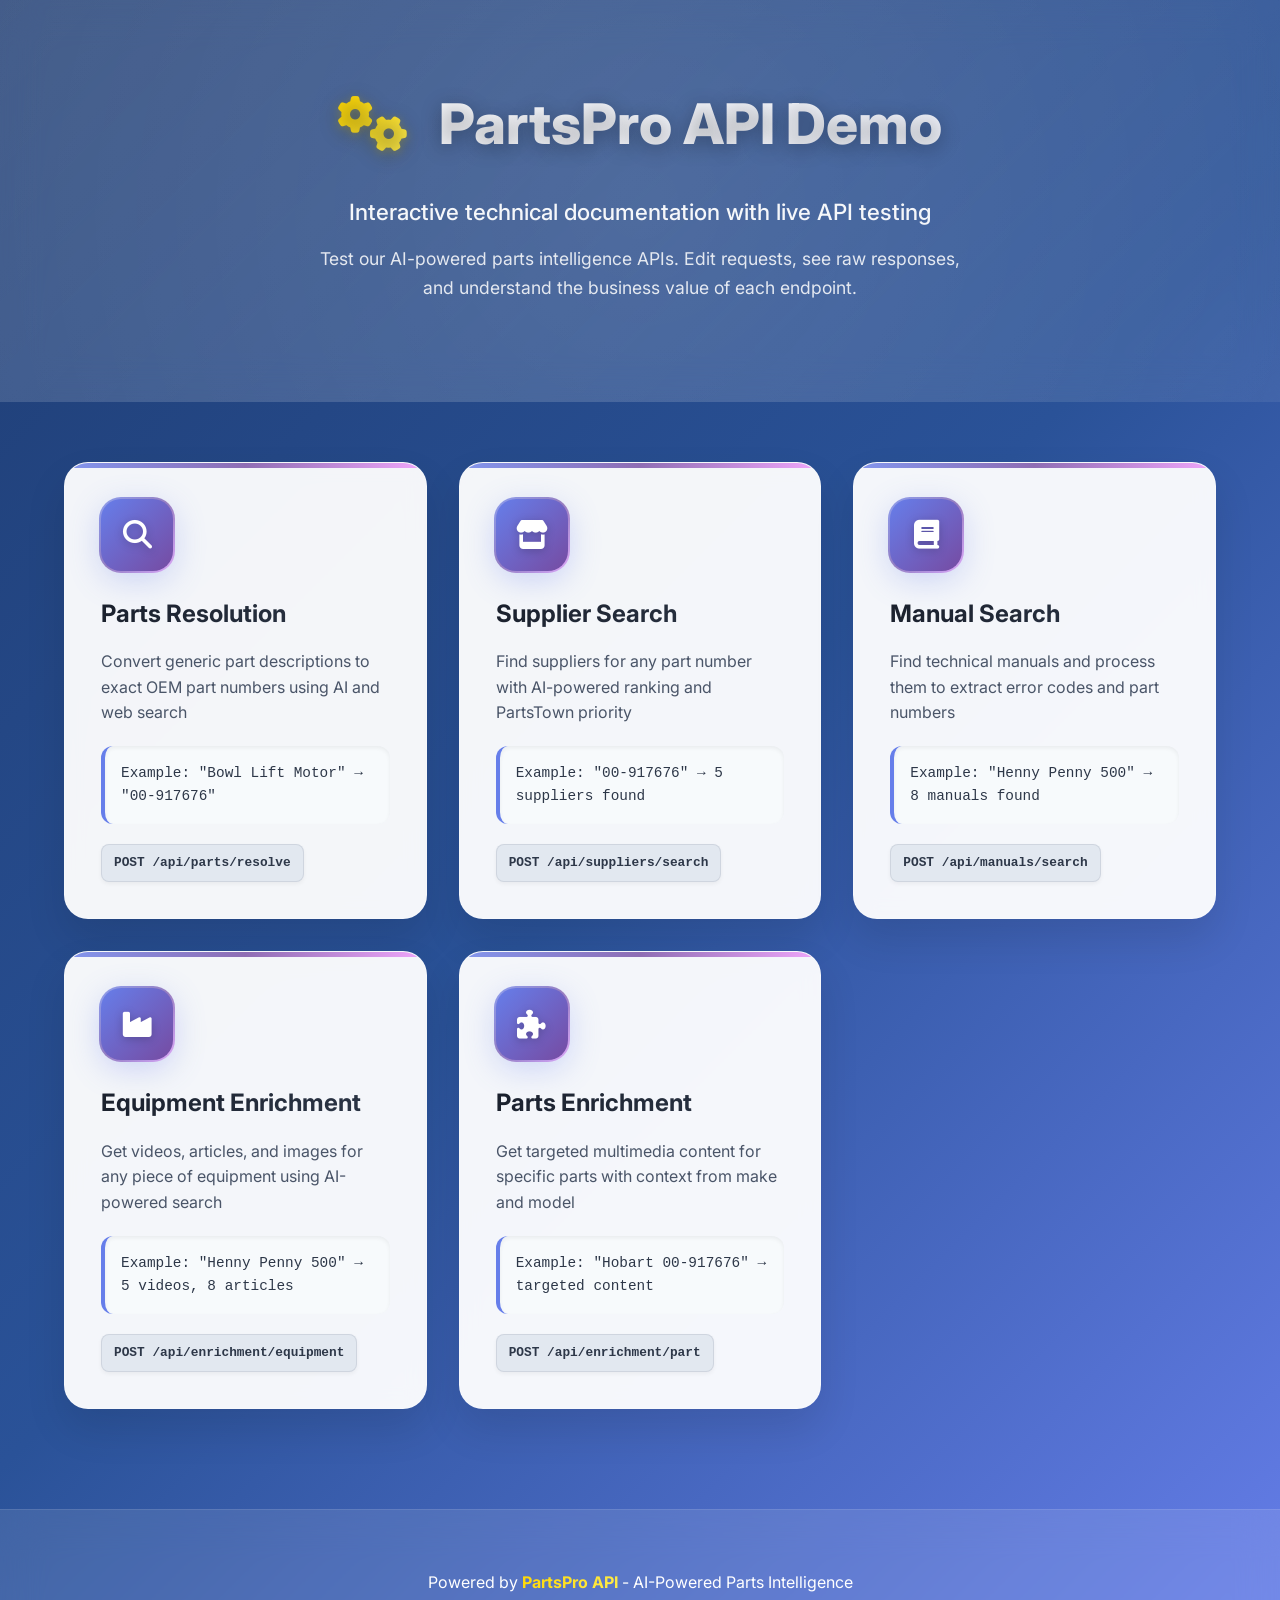
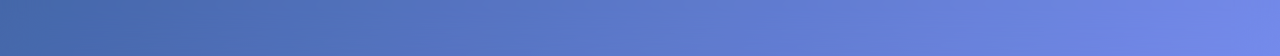
==== commit 34e7f80d: "Fix CSS loading with inline fallback styles   - Added proper Content-Type headers for CSS files   - " ====
--- a/static/customer-demo/index.html
+++ b/static/customer-demo/index.html
@@ -7,6 +7,116 @@
     <link href="https://cdnjs.cloudflare.com/ajax/libs/font-awesome/6.4.0/css/all.min.css" rel="stylesheet">
     <link href="https://fonts.googleapis.com/css2?family=Inter:wght@300;400;500;600;700&family=Fira+Code:wght@300;400;500;600;700&display=swap" rel="stylesheet">
     <link rel="stylesheet" href="demo.css?v=2.0">
+    <style>
+        /* Inline fallback styles */
+        * { margin: 0; padding: 0; box-sizing: border-box; }
+        body { 
+            font-family: 'Inter', -apple-system, BlinkMacSystemFont, sans-serif;
+            background: linear-gradient(135deg, #1e3c72 0%, #2a5298 50%, #667eea 100%);
+            color: #333;
+            line-height: 1.6;
+            min-height: 100vh;
+        }
+        .container { max-width: 1200px; margin: 0 auto; padding: 0 24px; }
+        .hero { 
+            background: linear-gradient(135deg, rgba(255,255,255,0.15) 0%, rgba(255,255,255,0.05) 100%);
+            backdrop-filter: blur(20px);
+            padding: 80px 0 100px;
+            text-align: center;
+            color: white;
+            margin-bottom: 60px;
+        }
+        .hero-title { 
+            font-size: 3.5rem;
+            font-weight: 800;
+            margin-bottom: 24px;
+        }
+        .hero-title i { 
+            margin-right: 20px;
+            color: #ffd700;
+        }
+        .hero-subtitle { 
+            font-size: 1.4rem;
+            margin-bottom: 16px;
+            opacity: 0.95;
+        }
+        .hero-description { 
+            font-size: 1.1rem;
+            opacity: 0.85;
+            max-width: 650px;
+            margin: 0 auto;
+        }
+        .demo-grid { 
+            display: grid;
+            grid-template-columns: repeat(auto-fit, minmax(350px, 1fr));
+            gap: 32px;
+            margin-bottom: 100px;
+        }
+        .demo-card { 
+            background: rgba(255, 255, 255, 0.95);
+            border-radius: 24px;
+            padding: 36px;
+            box-shadow: 0 20px 40px rgba(0, 0, 0, 0.1);
+            cursor: pointer;
+            transition: all 0.4s ease;
+        }
+        .demo-card:hover { 
+            transform: translateY(-12px);
+            box-shadow: 0 32px 60px rgba(102, 126, 234, 0.2);
+        }
+        .demo-icon { 
+            width: 72px;
+            height: 72px;
+            background: linear-gradient(135deg, #667eea 0%, #764ba2 100%);
+            border-radius: 20px;
+            display: flex;
+            align-items: center;
+            justify-content: center;
+            margin-bottom: 24px;
+        }
+        .demo-icon i { 
+            font-size: 1.8rem;
+            color: white;
+        }
+        .demo-card h3 { 
+            font-size: 1.5rem;
+            font-weight: 700;
+            margin-bottom: 16px;
+            color: #1a202c;
+        }
+        .demo-card p { 
+            color: #4a5568;
+            margin-bottom: 20px;
+            line-height: 1.6;
+        }
+        .demo-example { 
+            background: #f7fafc;
+            border-radius: 12px;
+            padding: 16px;
+            font-family: monospace;
+            font-size: 0.9rem;
+            color: #2d3748;
+            margin-bottom: 20px;
+            border-left: 4px solid #667eea;
+        }
+        .badge { 
+            background: #e2e8f0;
+            color: #2d3748;
+            padding: 8px 12px;
+            border-radius: 8px;
+            font-size: 0.8rem;
+            font-family: monospace;
+            font-weight: 600;
+        }
+        .footer { 
+            background: rgba(255,255,255,0.1);
+            backdrop-filter: blur(20px);
+            color: white;
+            text-align: center;
+            padding: 60px 0;
+            margin-top: 40px;
+        }
+    </style>
 </head>
 <body>
     <!-- Hero Section -->
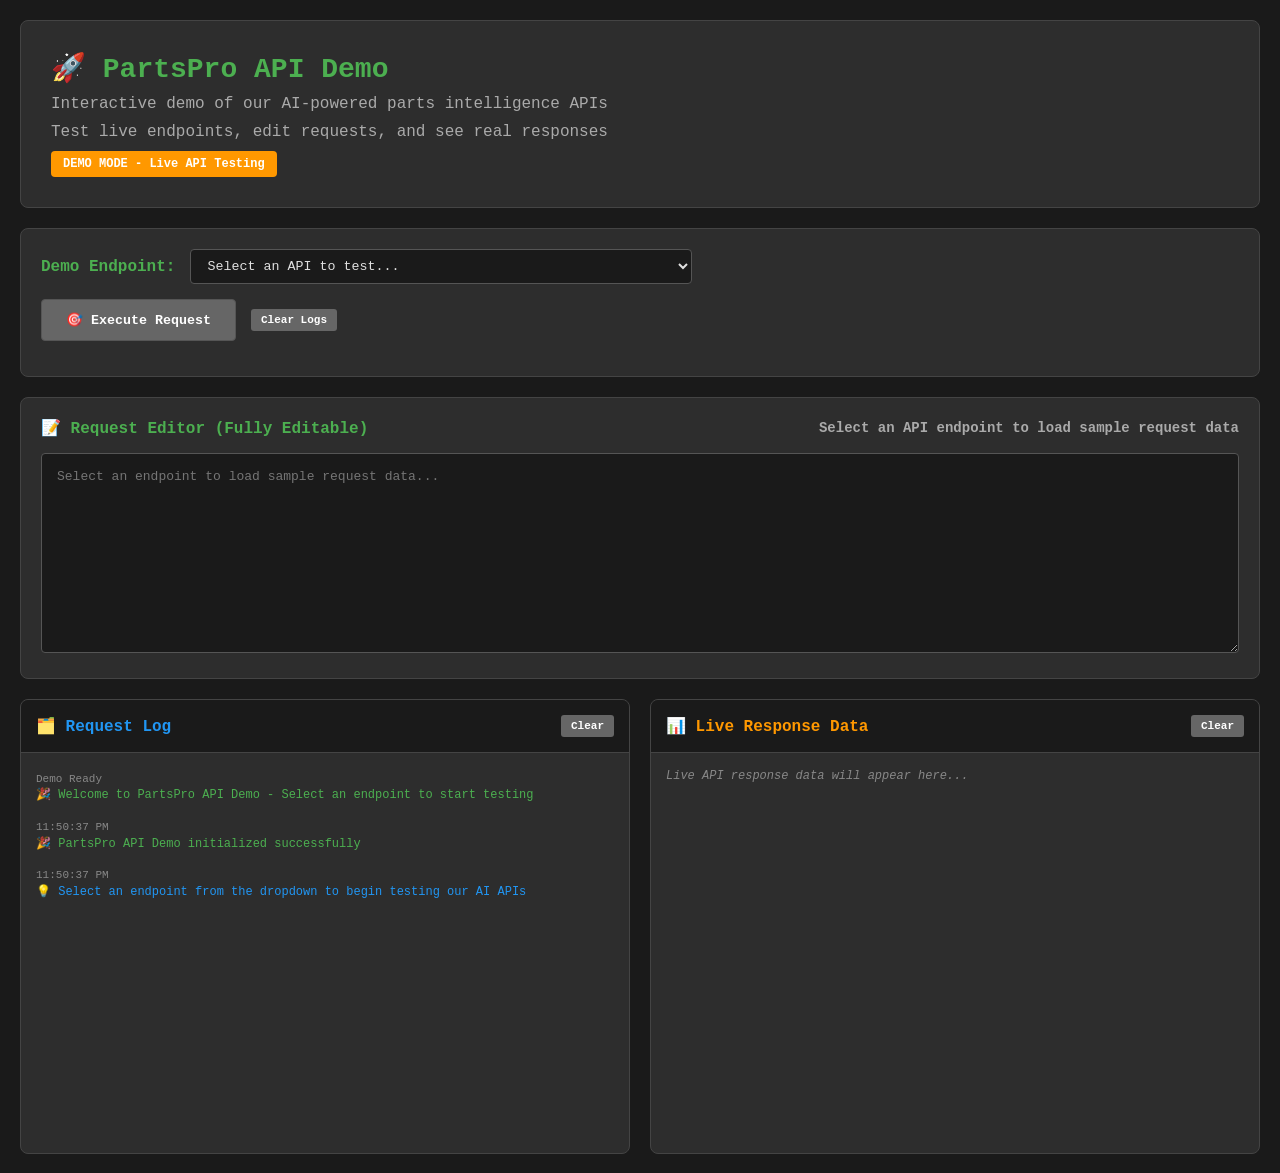
==== commit a7096296: "Redesign customer demo with clean API test format   - Clean, terminal-style interface like API test " ====
--- a/static/customer-demo/index.html
+++ b/static/customer-demo/index.html
@@ -3,297 +3,503 @@
 <head>
     <meta charset="UTF-8">
     <meta name="viewport" content="width=device-width, initial-scale=1.0">
-    <title>PartsPro API Demo - Live Technical Documentation</title>
-    <link href="https://cdnjs.cloudflare.com/ajax/libs/font-awesome/6.4.0/css/all.min.css" rel="stylesheet">
-    <link href="https://fonts.googleapis.com/css2?family=Inter:wght@300;400;500;600;700&family=Fira+Code:wght@300;400;500;600;700&display=swap" rel="stylesheet">
-    <link rel="stylesheet" href="demo.css?v=2.0">
+    <title>PartsPro API Demo - Live Testing</title>
     <style>
-        /* Inline fallback styles */
-        * { margin: 0; padding: 0; box-sizing: border-box; }
-        body { 
-            font-family: 'Inter', -apple-system, BlinkMacSystemFont, sans-serif;
-            background: linear-gradient(135deg, #1e3c72 0%, #2a5298 50%, #667eea 100%);
-            color: #333;
-            line-height: 1.6;
+        * {
+            margin: 0;
+            padding: 0;
+            box-sizing: border-box;
+        }
+
+        body {
+            font-family: 'Monaco', 'Menlo', 'Ubuntu Mono', monospace;
+            background: #1a1a1a;
+            color: #e0e0e0;
             min-height: 100vh;
         }
-        .container { max-width: 1200px; margin: 0 auto; padding: 0 24px; }
-        .hero { 
-            background: linear-gradient(135deg, rgba(255,255,255,0.15) 0%, rgba(255,255,255,0.05) 100%);
-            backdrop-filter: blur(20px);
-            padding: 80px 0 100px;
-            text-align: center;
+
+        .container {
+            max-width: 1400px;
+            margin: 0 auto;
+            padding: 20px;
+        }
+
+        .header {
+            background: #2d2d2d;
+            padding: 30px;
+            border-radius: 8px;
+            margin-bottom: 20px;
+            border: 1px solid #444;
+        }
+
+        .header h1 {
+            color: #4CAF50;
+            margin-bottom: 10px;
+            font-size: 28px;
+        }
+
+        .header p {
+            color: #aaa;
+            font-size: 16px;
+            margin-bottom: 10px;
+        }
+
+        .demo-badge {
+            background: #FF9800;
             color: white;
-            margin-bottom: 60px;
-        }
-        .hero-title { 
-            font-size: 3.5rem;
-            font-weight: 800;
-            margin-bottom: 24px;
-        }
-        .hero-title i { 
-            margin-right: 20px;
-            color: #ffd700;
-        }
-        .hero-subtitle { 
-            font-size: 1.4rem;
-            margin-bottom: 16px;
-            opacity: 0.95;
-        }
-        .hero-description { 
-            font-size: 1.1rem;
-            opacity: 0.85;
-            max-width: 650px;
-            margin: 0 auto;
-        }
-        .demo-grid { 
+            padding: 6px 12px;
+            border-radius: 4px;
+            font-size: 12px;
+            font-weight: bold;
+            display: inline-block;
+        }
+
+        .controls {
+            background: #2d2d2d;
+            padding: 20px;
+            border-radius: 8px;
+            margin-bottom: 20px;
+            border: 1px solid #444;
+        }
+
+        .control-row {
+            display: flex;
+            gap: 15px;
+            align-items: center;
+            margin-bottom: 15px;
+        }
+
+        label {
+            color: #4CAF50;
+            font-weight: bold;
+            min-width: 120px;
+        }
+
+        select, button {
+            background: #1a1a1a;
+            color: #e0e0e0;
+            border: 1px solid #555;
+            padding: 8px 12px;
+            border-radius: 4px;
+            font-family: inherit;
+        }
+
+        select {
+            min-width: 350px;
+        }
+
+        button {
+            background: #4CAF50;
+            color: white;
+            cursor: pointer;
+            font-weight: bold;
+            padding: 12px 24px;
+        }
+
+        button:hover {
+            background: #45a049;
+        }
+
+        button:disabled {
+            background: #666;
+            cursor: not-allowed;
+        }
+
+        .editor-section {
+            background: #2d2d2d;
+            padding: 20px;
+            border-radius: 8px;
+            margin-bottom: 20px;
+            border: 1px solid #444;
+        }
+
+        .editor-header {
+            color: #4CAF50;
+            font-weight: bold;
+            margin-bottom: 15px;
+            display: flex;
+            justify-content: space-between;
+            align-items: center;
+        }
+
+        .endpoint-info {
+            font-size: 14px;
+            color: #aaa;
+        }
+
+        .request-editor {
+            width: 100%;
+            height: 200px;
+            background: #1a1a1a;
+            color: #e0e0e0;
+            border: 1px solid #555;
+            border-radius: 4px;
+            padding: 15px;
+            font-family: 'Monaco', 'Menlo', 'Ubuntu Mono', monospace;
+            font-size: 13px;
+            resize: vertical;
+        }
+
+        .results {
             display: grid;
-            grid-template-columns: repeat(auto-fit, minmax(350px, 1fr));
-            gap: 32px;
-            margin-bottom: 100px;
-        }
-        .demo-card { 
-            background: rgba(255, 255, 255, 0.95);
-            border-radius: 24px;
-            padding: 36px;
-            box-shadow: 0 20px 40px rgba(0, 0, 0, 0.1);
+            grid-template-columns: 1fr 1fr;
+            gap: 20px;
+        }
+
+        .result-panel {
+            background: #2d2d2d;
+            border-radius: 8px;
+            border: 1px solid #444;
+            overflow: hidden;
+        }
+
+        .result-header {
+            background: #1a1a1a;
+            padding: 15px;
+            font-weight: bold;
+            border-bottom: 1px solid #444;
+            display: flex;
+            justify-content: space-between;
+            align-items: center;
+        }
+
+        .log-header {
+            color: #2196F3;
+        }
+
+        .response-header {
+            color: #FF9800;
+        }
+
+        .result-content {
+            height: 400px;
+            overflow-y: auto;
+            padding: 15px;
+            font-size: 12px;
+            line-height: 1.4;
+        }
+
+        .log-entry {
+            margin-bottom: 8px;
+            padding: 4px 0;
+        }
+
+        .log-timestamp {
+            color: #888;
+            font-size: 11px;
+        }
+
+        .log-info {
+            color: #2196F3;
+        }
+
+        .log-success {
+            color: #4CAF50;
+        }
+
+        .log-error {
+            color: #f44336;
+        }
+
+        .response-content {
+            white-space: pre-wrap;
+            word-wrap: break-word;
+        }
+
+        .status-success {
+            color: #4CAF50;
+            font-weight: bold;
+            margin-bottom: 10px;
+        }
+
+        .status-error {
+            color: #f44336;
+            font-weight: bold;
+            margin-bottom: 10px;
+        }
+
+        .clear-btn {
+            background: #666;
+            color: white;
+            border: none;
+            padding: 5px 10px;
+            border-radius: 3px;
             cursor: pointer;
-            transition: all 0.4s ease;
-        }
-        .demo-card:hover { 
-            transform: translateY(-12px);
-            box-shadow: 0 32px 60px rgba(102, 126, 234, 0.2);
-        }
-        .demo-icon { 
-            width: 72px;
-            height: 72px;
-            background: linear-gradient(135deg, #667eea 0%, #764ba2 100%);
-            border-radius: 20px;
-            display: flex;
-            align-items: center;
-            justify-content: center;
-            margin-bottom: 24px;
-        }
-        .demo-icon i { 
-            font-size: 1.8rem;
-            color: white;
-        }
-        .demo-card h3 { 
-            font-size: 1.5rem;
-            font-weight: 700;
-            margin-bottom: 16px;
-            color: #1a202c;
-        }
-        .demo-card p { 
-            color: #4a5568;
-            margin-bottom: 20px;
-            line-height: 1.6;
-        }
-        .demo-example { 
-            background: #f7fafc;
-            border-radius: 12px;
-            padding: 16px;
-            font-family: monospace;
-            font-size: 0.9rem;
-            color: #2d3748;
-            margin-bottom: 20px;
-            border-left: 4px solid #667eea;
-        }
-        .badge { 
-            background: #e2e8f0;
-            color: #2d3748;
-            padding: 8px 12px;
-            border-radius: 8px;
-            font-size: 0.8rem;
-            font-family: monospace;
-            font-weight: 600;
-        }
-        .footer { 
-            background: rgba(255,255,255,0.1);
-            backdrop-filter: blur(20px);
-            color: white;
-            text-align: center;
-            padding: 60px 0;
-            margin-top: 40px;
+            font-size: 11px;
+        }
+
+        .clear-btn:hover {
+            background: #777;
+        }
+
+        @media (max-width: 768px) {
+            .results {
+                grid-template-columns: 1fr;
+            }
+            
+            .control-row {
+                flex-direction: column;
+                align-items: stretch;
+            }
+            
+            label {
+                min-width: auto;
+            }
+            
+            select {
+                min-width: auto;
+            }
         }
     </style>
 </head>
 <body>
-    <!-- Hero Section -->
-    <div class="hero">
-        <div class="container">
-            <h1 class="hero-title">
-                <i class="fas fa-cogs"></i>
-                PartsPro API Demo
-            </h1>
-            <p class="hero-subtitle">Interactive technical documentation with live API testing</p>
-            <p class="hero-description">
-                Test our AI-powered parts intelligence APIs. Edit requests, see raw responses, 
-                and understand the business value of each endpoint.
-            </p>
+    <div class="container">
+        <div class="header">
+            <h1>🚀 PartsPro API Demo</h1>
+            <p>Interactive demo of our AI-powered parts intelligence APIs</p>
+            <p>Test live endpoints, edit requests, and see real responses</p>
+            <div class="demo-badge">DEMO MODE - Live API Testing</div>
         </div>
-    </div>
-
-    <!-- Demo Cards -->
-    <div class="container">
-        <div class="demo-grid">
-            <!-- Parts Resolution -->
-            <div class="demo-card" onclick="openModal('_0x5f2e')">
-                <div class="demo-icon">
-                    <i class="fas fa-search"></i>
+
+        <div class="controls">
+            <div class="control-row">
+                <label for="endpoint-select">Demo Endpoint:</label>
+                <select id="endpoint-select">
+                    <option value="">Select an API to test...</option>
+                    <option value="POST:/api/demo/parts/resolve">Parts Resolution - Convert description to OEM part number</option>
+                    <option value="POST:/api/demo/suppliers/search">Supplier Search - Find suppliers for any part</option>
+                    <option value="POST:/api/demo/manuals/search">Manual Search - Find technical manuals</option>
+                    <option value="POST:/api/demo/enrichment/equipment">Equipment Enrichment - Get videos, images, articles</option>
+                    <option value="POST:/api/demo/enrichment/part">Parts Enrichment - Get part-specific content</option>
+                </select>
+            </div>
+            <div class="control-row">
+                <button id="execute-btn" disabled>🎯 Execute Request</button>
+                <button id="clear-logs-btn" class="clear-btn">Clear Logs</button>
+            </div>
+        </div>
+
+        <div class="editor-section">
+            <div class="editor-header">
+                <span>📝 Request Editor (Fully Editable)</span>
+                <span class="endpoint-info" id="endpoint-info">Select an API endpoint to load sample request data</span>
+            </div>
+            <textarea id="request-editor" class="request-editor" placeholder="Select an endpoint to load sample request data..."></textarea>
+        </div>
+
+        <div class="results">
+            <div class="result-panel">
+                <div class="result-header log-header">
+                    🗂️ Request Log
+                    <button class="clear-btn" onclick="clearLogs()">Clear</button>
                 </div>
-                <h3>Parts Resolution</h3>
-                <p>Convert generic part descriptions to exact OEM part numbers using AI and web search</p>
-                <div class="demo-example">
-                    Example: "Bowl Lift Motor" → "00-917676"
-                </div>
-                <div class="demo-badges">
-                    <span class="badge">POST /api/parts/resolve</span>
+                <div class="result-content" id="log-content">
+                    <div class="log-entry log-success">
+                        <div class="log-timestamp">Demo Ready</div>
+                        <div>🎉 Welcome to PartsPro API Demo - Select an endpoint to start testing</div>
+                    </div>
                 </div>
             </div>
 
-            <!-- Supplier Search -->
-            <div class="demo-card" onclick="openModal('_0x7c1d')">
-                <div class="demo-icon">
-                    <i class="fas fa-store"></i>
+            <div class="result-panel">
+                <div class="result-header response-header">
+                    📊 Live Response Data
+                    <button class="clear-btn" onclick="clearResponse()">Clear</button>
                 </div>
-                <h3>Supplier Search</h3>
-                <p>Find suppliers for any part number with AI-powered ranking and PartsTown priority</p>
-                <div class="demo-example">
-                    Example: "00-917676" → 5 suppliers found
-                </div>
-                <div class="demo-badges">
-                    <span class="badge">POST /api/suppliers/search</span>
-                </div>
-            </div>
-
-            <!-- Manual Search -->
-            <div class="demo-card" onclick="openModal('_0x9b4e')">
-                <div class="demo-icon">
-                    <i class="fas fa-book"></i>
-                </div>
-                <h3>Manual Search</h3>
-                <p>Find technical manuals and process them to extract error codes and part numbers</p>
-                <div class="demo-example">
-                    Example: "Henny Penny 500" → 8 manuals found
-                </div>
-                <div class="demo-badges">
-                    <span class="badge">POST /api/manuals/search</span>
-                </div>
-            </div>
-
-            <!-- Equipment Enrichment -->
-            <div class="demo-card" onclick="openModal('_0x4a7c')">
-                <div class="demo-icon">
-                    <i class="fas fa-industry"></i>
-                </div>
-                <h3>Equipment Enrichment</h3>
-                <p>Get videos, articles, and images for any piece of equipment using AI-powered search</p>
-                <div class="demo-example">
-                    Example: "Henny Penny 500" → 5 videos, 8 articles
-                </div>
-                <div class="demo-badges">
-                    <span class="badge">POST /api/enrichment/equipment</span>
-                </div>
-            </div>
-
-            <!-- Parts Enrichment -->
-            <div class="demo-card" onclick="openModal('_0x6e3d')">
-                <div class="demo-icon">
-                    <i class="fas fa-puzzle-piece"></i>
-                </div>
-                <h3>Parts Enrichment</h3>
-                <p>Get targeted multimedia content for specific parts with context from make and model</p>
-                <div class="demo-example">
-                    Example: "Hobart 00-917676" → targeted content
-                </div>
-                <div class="demo-badges">
-                    <span class="badge">POST /api/enrichment/part</span>
+                <div class="result-content" id="response-content">
+                    <div style="color: #888; font-style: italic;">Live API response data will appear here...</div>
                 </div>
             </div>
         </div>
     </div>
 
-    <!-- Modals -->
-    <div id="modalBackdrop" class="modal-backdrop" onclick="closeModal()">
-        <div class="modal" onclick="event.stopPropagation()">
-            <div class="modal-header">
-                <h2 id="modalTitle">API Demo</h2>
-                <button class="modal-close" onclick="closeModal()">
-                    <i class="fas fa-times"></i>
-                </button>
-            </div>
-            <div class="modal-content">
-                <!-- Request Section -->
-                <div class="section">
-                    <div class="section-header">
-                        <h3><i class="fas fa-edit"></i> Request (Editable)</h3>
-                        <div class="section-actions">
-                            <button class="btn btn-secondary" onclick="resetRequest()">
-                                <i class="fas fa-undo"></i> Reset
-                            </button>
-                            <button class="btn btn-secondary" onclick="copyAsCurl()">
-                                <i class="fas fa-copy"></i> Copy as cURL
-                            </button>
-                        </div>
-                    </div>
-                    <div class="request-container">
-                        <div class="endpoint-info">
-                            <span class="method" id="requestMethod">POST</span>
-                            <span class="url" id="requestUrl">/api/parts/resolve</span>
-                        </div>
-                        <textarea id="requestEditor" class="code-editor" rows="8"></textarea>
-                        <div class="validation-message" id="validationMessage"></div>
-                    </div>
+    <script>
+        const endpointTemplates = {
+            'POST:/api/demo/parts/resolve': {
+                method: 'POST',
+                url: '/api/demo/parts/resolve',
+                body: {
+                    "description": "Bowl Lift Motor",
+                    "make": "Hobart",
+                    "model": "HL600",
+                    "use_database": false,
+                    "use_manual_search": true,
+                    "use_web_search": true,
+                    "save_results": false
+                },
+                description: 'Convert generic part descriptions to exact OEM part numbers using AI and web search'
+            },
+            'POST:/api/demo/suppliers/search': {
+                method: 'POST',
+                url: '/api/demo/suppliers/search',
+                body: {
+                    "part_number": "00-917676",
+                    "make": "Hobart",
+                    "model": "HL600",
+                    "oem_only": false,
+                    "use_v2": true
+                },
+                description: 'Find suppliers for any part number with AI-powered ranking and PartsTown priority'
+            },
+            'POST:/api/demo/manuals/search': {
+                method: 'POST',
+                url: '/api/demo/manuals/search',
+                body: {
+                    "make": "Henny Penny",
+                    "model": "500",
+                    "manual_type": "technical"
+                },
+                description: 'Find technical manuals and process them to extract error codes and part numbers'
+            },
+            'POST:/api/demo/enrichment/equipment': {
+                method: 'POST',
+                url: '/api/demo/enrichment/equipment',
+                body: {
+                    "make": "Henny Penny",
+                    "model": "500",
+                    "year": "2020"
+                },
+                description: 'Get videos, articles, and images for any piece of equipment using AI-powered search'
+            },
+            'POST:/api/demo/enrichment/part': {
+                method: 'POST',
+                url: '/api/demo/enrichment/part',
+                body: {
+                    "part_number": "00-917676",
+                    "description": "Bowl Lift Motor",
+                    "make": "Hobart",
+                    "model": "HL600"
+                },
+                description: 'Get targeted multimedia content for specific parts with context from make and model'
+            }
+        };
+
+        const endpointSelect = document.getElementById('endpoint-select');
+        const requestEditor = document.getElementById('request-editor');
+        const endpointInfo = document.getElementById('endpoint-info');
+        const executeBtn = document.getElementById('execute-btn');
+        const logContent = document.getElementById('log-content');
+        const responseContent = document.getElementById('response-content');
+
+        function addLog(message, type = 'info') {
+            const timestamp = new Date().toLocaleTimeString();
+            const logEntry = document.createElement('div');
+            logEntry.className = 'log-entry';
+            logEntry.innerHTML = `
+                <div class="log-timestamp">${timestamp}</div>
+                <div class="log-${type}">${message}</div>
+            `;
+            logContent.appendChild(logEntry);
+            logContent.scrollTop = logContent.scrollHeight;
+        }
+
+        function clearLogs() {
+            logContent.innerHTML = '<div class="log-entry log-info"><div class="log-timestamp">Logs cleared</div><div>Ready for new API tests</div></div>';
+        }
+
+        function clearResponse() {
+            responseContent.innerHTML = '<div style="color: #888; font-style: italic;">Live API response data will appear here...</div>';
+        }
+
+        endpointSelect.addEventListener('change', function() {
+            const selectedEndpoint = this.value;
+            if (selectedEndpoint && endpointTemplates[selectedEndpoint]) {
+                const template = endpointTemplates[selectedEndpoint];
+                
+                // Update endpoint info
+                endpointInfo.textContent = `${template.method} ${template.url}`;
+                
+                // Show JSON request body in editor
+                requestEditor.value = JSON.stringify(template.body, null, 2);
+                executeBtn.disabled = false;
+                
+                addLog(`📝 Loaded ${selectedEndpoint.split(':')[1]}`, 'info');
+                addLog(`ℹ️  ${template.description}`, 'info');
+            } else {
+                endpointInfo.textContent = 'Select an API endpoint to load sample request data';
+                requestEditor.value = '';
+                executeBtn.disabled = true;
+            }
+        });
+
+        executeBtn.addEventListener('click', async function() {
+            const selectedEndpoint = endpointSelect.value;
+            if (!selectedEndpoint || !endpointTemplates[selectedEndpoint]) {
+                addLog('❌ No endpoint selected', 'error');
+                return;
+            }
+
+            const template = endpointTemplates[selectedEndpoint];
+            let requestBody;
+            
+            // Parse the request body from editor
+            try {
+                requestBody = JSON.parse(requestEditor.value);
+            } catch (e) {
+                addLog(`❌ Invalid JSON in request: ${e.message}`, 'error');
+                return;
+            }
+
+            addLog(`🚀 Executing ${template.method} ${template.url}`, 'info');
+            addLog(`📤 Request: ${JSON.stringify(requestBody)}`, 'info');
+
+            executeBtn.disabled = true;
+            executeBtn.textContent = '⏳ Executing...';
+
+            try {
+                const startTime = performance.now();
+                
+                const response = await fetch(template.url, {
+                    method: template.method,
+                    headers: {
+                        'Content-Type': 'application/json',
+                        'X-Demo-Key': 'prefix_test_key'
+                    },
+                    body: JSON.stringify(requestBody)
+                });
+                
+                const endTime = performance.now();
+                const duration = Math.round(endTime - startTime);
+                
+                const responseData = await response.text();
+                let formattedResponse;
+                
+                try {
+                    const jsonData = JSON.parse(responseData);
+                    formattedResponse = JSON.stringify(jsonData, null, 2);
+                } catch (e) {
+                    formattedResponse = responseData;
+                }
+
+                if (response.ok) {
+                    addLog(`✅ Success ${response.status} - ${duration}ms`, 'success');
+                } else {
+                    addLog(`❌ Error ${response.status} - ${duration}ms`, 'error');
+                }
+
+                // Display response
+                responseContent.innerHTML = `<div class="status-${response.ok ? 'success' : 'error'}">
+                    HTTP ${response.status} ${response.statusText} (${duration}ms)
                 </div>
-
-                <!-- Execute Button -->
-                <div class="execute-section">
-                    <button class="btn btn-primary btn-execute" onclick="executeRequest()" id="executeBtn">
-                        <i class="fas fa-play"></i>
-                        Execute Request
-                    </button>
-                </div>
-
-                <!-- Response Section -->
-                <div class="section">
-                    <div class="section-header">
-                        <h3><i class="fas fa-code"></i> Raw Response</h3>
-                        <div class="section-actions">
-                            <button class="btn btn-secondary" onclick="copyResponse()" id="copyResponseBtn" disabled>
-                                <i class="fas fa-copy"></i> Copy Response
-                            </button>
-                        </div>
-                    </div>
-                    <div class="response-container">
-                        <div class="response-status" id="responseStatus"></div>
-                        <pre class="code-viewer" id="responseViewer">Execute a request to see the response...</pre>
-                    </div>
-                </div>
-
-                <!-- Formatted Response -->
-                <div class="section">
-                    <div class="section-header">
-                        <h3><i class="fas fa-magic"></i> Formatted Response</h3>
-                    </div>
-                    <div class="formatted-response" id="formattedResponse">
-                        <div class="placeholder">
-                            <i class="fas fa-info-circle"></i>
-                            Execute a request to see the formatted business value
-                        </div>
-                    </div>
-                </div>
-            </div>
-        </div>
-    </div>
-
-    <!-- Footer -->
-    <footer class="footer">
-        <div class="container">
-            <p>Powered by <strong>PartsPro API</strong> - AI-Powered Parts Intelligence</p>
-        </div>
-    </footer>
-
-    <script src="demo.min.js"></script>
+                <div class="response-content">${formattedResponse}</div>`;
+
+                addLog(`📥 Response received (${formattedResponse.length} characters)`, response.ok ? 'success' : 'error');
+
+            } catch (error) {
+                addLog(`💥 Network error: ${error.message}`, 'error');
+                responseContent.innerHTML = `<div class="status-error">Network Error: ${error.message}</div>`;
+            } finally {
+                executeBtn.disabled = false;
+                executeBtn.textContent = '🎯 Execute Request';
+            }
+        });
+
+        // Clear logs button
+        document.getElementById('clear-logs-btn').addEventListener('click', clearLogs);
+        
+        // Initial welcome message
+        addLog('🎉 PartsPro API Demo initialized successfully', 'success');
+        addLog('💡 Select an endpoint from the dropdown to begin testing our AI APIs', 'info');
+    </script>
 </body>
 </html>
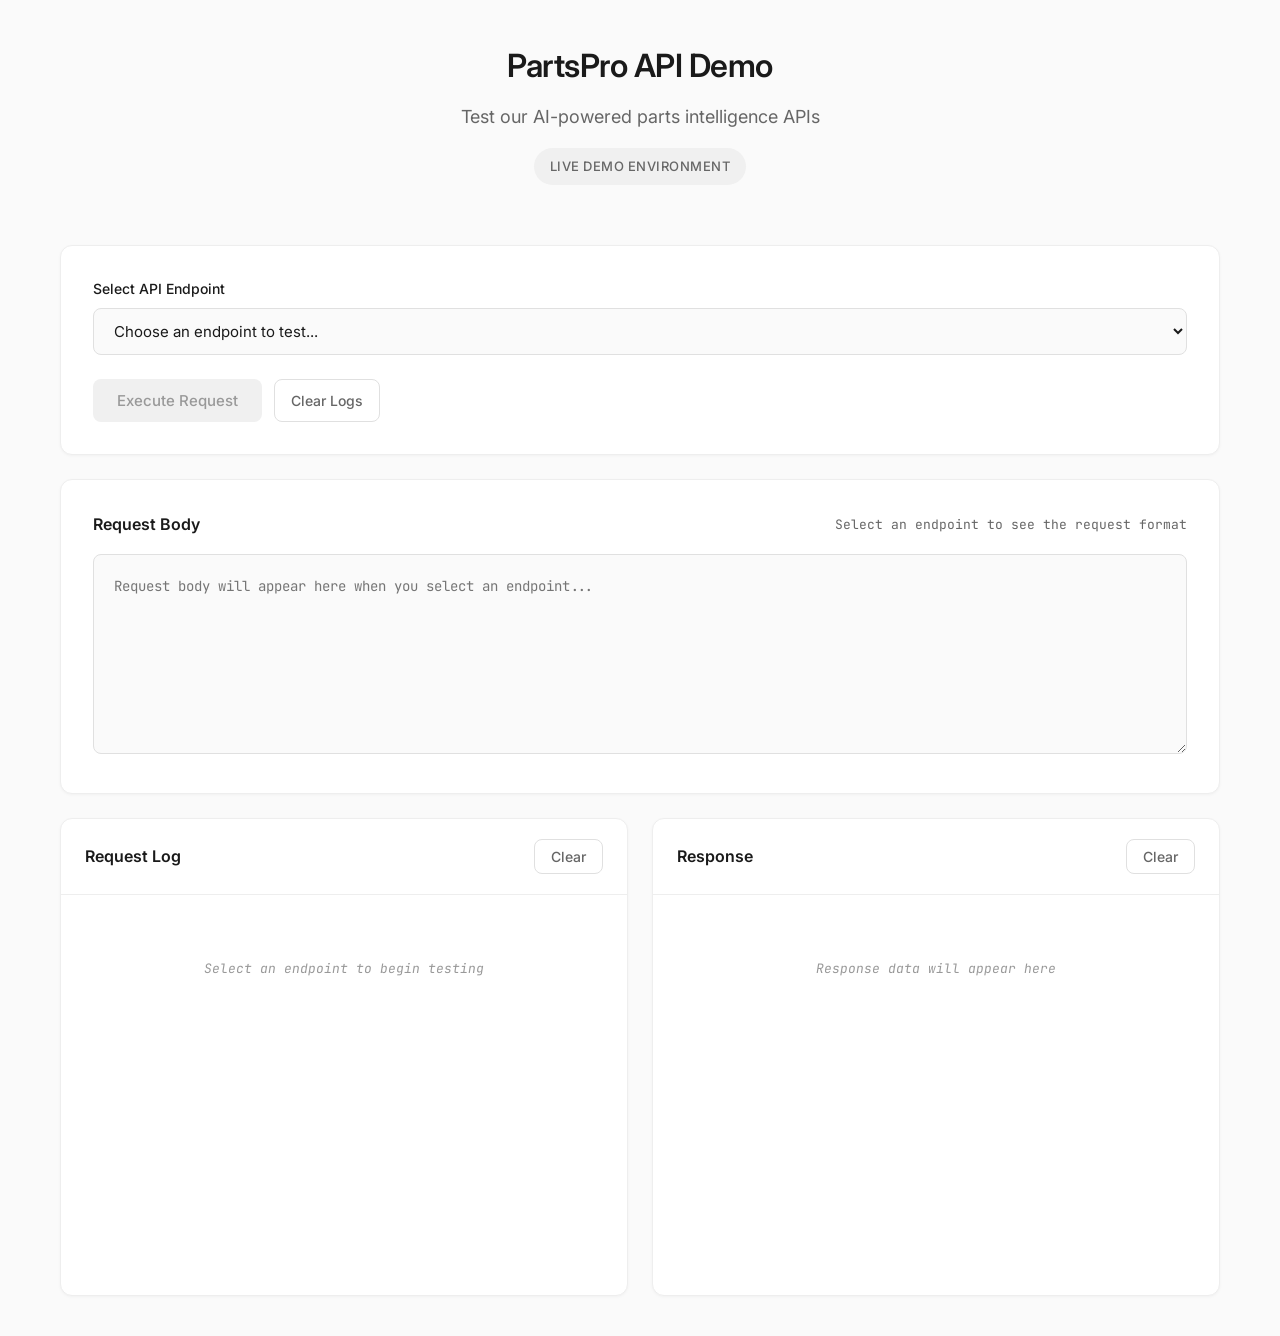
==== commit 901f986e: "Redesign customer demo with clean minimalist aesthetic   - Light theme with subtle grays and soft sh" ====
--- a/static/customer-demo/index.html
+++ b/static/customer-demo/index.html
@@ -3,7 +3,8 @@
 <head>
     <meta charset="UTF-8">
     <meta name="viewport" content="width=device-width, initial-scale=1.0">
-    <title>PartsPro API Demo - Live Testing</title>
+    <title>PartsPro API Demo</title>
+    <link href="https://fonts.googleapis.com/css2?family=Inter:wght@400;500;600&family=JetBrains+Mono:wght@400;500&display=swap" rel="stylesheet">
     <style>
         * {
             margin: 0;
@@ -12,193 +13,263 @@
         }
 
         body {
-            font-family: 'Monaco', 'Menlo', 'Ubuntu Mono', monospace;
+            font-family: 'Inter', -apple-system, BlinkMacSystemFont, sans-serif;
+            background: #fafafa;
+            color: #1a1a1a;
+            min-height: 100vh;
+            line-height: 1.6;
+        }
+
+        .container {
+            max-width: 1200px;
+            margin: 0 auto;
+            padding: 40px 20px;
+        }
+
+        /* Header */
+        .header {
+            text-align: center;
+            margin-bottom: 60px;
+        }
+
+        .header h1 {
+            font-size: 32px;
+            font-weight: 600;
+            color: #1a1a1a;
+            margin-bottom: 12px;
+            letter-spacing: -0.5px;
+        }
+
+        .header p {
+            color: #666;
+            font-size: 18px;
+            font-weight: 400;
+        }
+
+        .demo-badge {
+            display: inline-block;
+            margin-top: 16px;
+            padding: 8px 16px;
+            background: #f0f0f0;
+            color: #666;
+            font-size: 13px;
+            font-weight: 500;
+            border-radius: 100px;
+            letter-spacing: 0.5px;
+            text-transform: uppercase;
+        }
+
+        /* Controls */
+        .controls {
+            background: white;
+            padding: 32px;
+            border-radius: 12px;
+            margin-bottom: 24px;
+            box-shadow: 0 1px 3px rgba(0, 0, 0, 0.04);
+            border: 1px solid #eee;
+        }
+
+        .control-group {
+            margin-bottom: 24px;
+        }
+
+        .control-group:last-child {
+            margin-bottom: 0;
+        }
+
+        label {
+            display: block;
+            color: #1a1a1a;
+            font-size: 14px;
+            font-weight: 500;
+            margin-bottom: 8px;
+        }
+
+        select {
+            width: 100%;
+            padding: 12px 16px;
+            background: #fafafa;
+            color: #1a1a1a;
+            border: 1px solid #e0e0e0;
+            border-radius: 8px;
+            font-family: 'Inter', sans-serif;
+            font-size: 15px;
+            cursor: pointer;
+            transition: all 0.2s ease;
+        }
+
+        select:hover {
+            border-color: #ccc;
+        }
+
+        select:focus {
+            outline: none;
+            border-color: #666;
+            background: white;
+        }
+
+        option {
+            padding: 8px;
+        }
+
+        .button-group {
+            display: flex;
+            gap: 12px;
+            margin-top: 24px;
+        }
+
+        button {
+            padding: 12px 24px;
             background: #1a1a1a;
-            color: #e0e0e0;
-            min-height: 100vh;
-        }
-
-        .container {
-            max-width: 1400px;
-            margin: 0 auto;
-            padding: 20px;
-        }
-
-        .header {
-            background: #2d2d2d;
-            padding: 30px;
+            color: white;
+            border: none;
             border-radius: 8px;
-            margin-bottom: 20px;
-            border: 1px solid #444;
-        }
-
-        .header h1 {
-            color: #4CAF50;
-            margin-bottom: 10px;
-            font-size: 28px;
-        }
-
-        .header p {
-            color: #aaa;
-            font-size: 16px;
-            margin-bottom: 10px;
-        }
-
-        .demo-badge {
-            background: #FF9800;
-            color: white;
-            padding: 6px 12px;
-            border-radius: 4px;
-            font-size: 12px;
-            font-weight: bold;
-            display: inline-block;
-        }
-
-        .controls {
-            background: #2d2d2d;
-            padding: 20px;
-            border-radius: 8px;
-            margin-bottom: 20px;
-            border: 1px solid #444;
-        }
-
-        .control-row {
-            display: flex;
-            gap: 15px;
-            align-items: center;
-            margin-bottom: 15px;
-        }
-
-        label {
-            color: #4CAF50;
-            font-weight: bold;
-            min-width: 120px;
-        }
-
-        select, button {
-            background: #1a1a1a;
-            color: #e0e0e0;
-            border: 1px solid #555;
-            padding: 8px 12px;
-            border-radius: 4px;
-            font-family: inherit;
-        }
-
-        select {
-            min-width: 350px;
-        }
-
-        button {
-            background: #4CAF50;
-            color: white;
+            font-family: 'Inter', sans-serif;
+            font-size: 15px;
+            font-weight: 500;
             cursor: pointer;
-            font-weight: bold;
-            padding: 12px 24px;
-        }
-
-        button:hover {
-            background: #45a049;
+            transition: all 0.2s ease;
+        }
+
+        button:hover:not(:disabled) {
+            background: #333;
+            transform: translateY(-1px);
         }
 
         button:disabled {
-            background: #666;
+            background: #f0f0f0;
+            color: #999;
             cursor: not-allowed;
         }
 
+        .clear-btn {
+            background: transparent;
+            color: #666;
+            border: 1px solid #e0e0e0;
+            padding: 8px 16px;
+            font-size: 14px;
+        }
+
+        .clear-btn:hover {
+            background: #f5f5f5;
+            border-color: #ccc;
+            transform: none;
+        }
+
+        /* Editor Section */
         .editor-section {
-            background: #2d2d2d;
-            padding: 20px;
-            border-radius: 8px;
-            margin-bottom: 20px;
-            border: 1px solid #444;
+            background: white;
+            padding: 32px;
+            border-radius: 12px;
+            margin-bottom: 24px;
+            box-shadow: 0 1px 3px rgba(0, 0, 0, 0.04);
+            border: 1px solid #eee;
         }
 
         .editor-header {
-            color: #4CAF50;
-            font-weight: bold;
-            margin-bottom: 15px;
             display: flex;
             justify-content: space-between;
             align-items: center;
+            margin-bottom: 16px;
+        }
+
+        .editor-header h3 {
+            font-size: 16px;
+            font-weight: 600;
+            color: #1a1a1a;
         }
 
         .endpoint-info {
-            font-size: 14px;
-            color: #aaa;
+            font-family: 'JetBrains Mono', monospace;
+            font-size: 13px;
+            color: #666;
         }
 
         .request-editor {
             width: 100%;
-            height: 200px;
-            background: #1a1a1a;
-            color: #e0e0e0;
-            border: 1px solid #555;
-            border-radius: 4px;
-            padding: 15px;
-            font-family: 'Monaco', 'Menlo', 'Ubuntu Mono', monospace;
-            font-size: 13px;
+            min-height: 200px;
+            padding: 20px;
+            background: #fafafa;
+            color: #1a1a1a;
+            border: 1px solid #e0e0e0;
+            border-radius: 8px;
+            font-family: 'JetBrains Mono', monospace;
+            font-size: 14px;
+            line-height: 1.6;
             resize: vertical;
-        }
-
+            transition: all 0.2s ease;
+        }
+
+        .request-editor:focus {
+            outline: none;
+            border-color: #666;
+            background: #f5f5f5;
+        }
+
+        /* Results Grid */
         .results {
             display: grid;
             grid-template-columns: 1fr 1fr;
-            gap: 20px;
+            gap: 24px;
         }
 
         .result-panel {
-            background: #2d2d2d;
-            border-radius: 8px;
-            border: 1px solid #444;
+            background: white;
+            border-radius: 12px;
             overflow: hidden;
+            box-shadow: 0 1px 3px rgba(0, 0, 0, 0.04);
+            border: 1px solid #eee;
         }
 
         .result-header {
-            background: #1a1a1a;
-            padding: 15px;
-            font-weight: bold;
-            border-bottom: 1px solid #444;
+            padding: 20px 24px;
+            border-bottom: 1px solid #eee;
             display: flex;
             justify-content: space-between;
             align-items: center;
         }
 
-        .log-header {
-            color: #2196F3;
-        }
-
-        .response-header {
-            color: #FF9800;
+        .result-header h3 {
+            font-size: 16px;
+            font-weight: 600;
+            color: #1a1a1a;
         }
 
         .result-content {
             height: 400px;
             overflow-y: auto;
-            padding: 15px;
+            padding: 24px;
+            font-family: 'JetBrains Mono', monospace;
+            font-size: 13px;
+            line-height: 1.6;
+            color: #333;
+        }
+
+        .log-entry {
+            padding: 8px 0;
+            border-bottom: 1px solid #f5f5f5;
+        }
+
+        .log-entry:last-child {
+            border-bottom: none;
+        }
+
+        .log-timestamp {
             font-size: 12px;
-            line-height: 1.4;
-        }
-
-        .log-entry {
-            margin-bottom: 8px;
-            padding: 4px 0;
-        }
-
-        .log-timestamp {
-            color: #888;
-            font-size: 11px;
+            color: #999;
+            margin-bottom: 4px;
         }
 
         .log-info {
-            color: #2196F3;
+            color: #0066cc;
         }
 
         .log-success {
-            color: #4CAF50;
+            color: #00a854;
         }
 
         .log-error {
-            color: #f44336;
+            color: #d73502;
         }
 
         .response-content {
@@ -207,107 +278,153 @@
         }
 
         .status-success {
-            color: #4CAF50;
-            font-weight: bold;
-            margin-bottom: 10px;
+            color: #00a854;
+            font-weight: 500;
+            margin-bottom: 16px;
+            padding-bottom: 16px;
+            border-bottom: 1px solid #f0f0f0;
         }
 
         .status-error {
-            color: #f44336;
-            font-weight: bold;
-            margin-bottom: 10px;
-        }
-
-        .clear-btn {
-            background: #666;
-            color: white;
-            border: none;
-            padding: 5px 10px;
-            border-radius: 3px;
-            cursor: pointer;
-            font-size: 11px;
-        }
-
-        .clear-btn:hover {
-            background: #777;
-        }
-
+            color: #d73502;
+            font-weight: 500;
+            margin-bottom: 16px;
+            padding-bottom: 16px;
+            border-bottom: 1px solid #f0f0f0;
+        }
+
+        /* Empty state */
+        .empty-state {
+            color: #999;
+            font-style: italic;
+            text-align: center;
+            padding: 40px 20px;
+        }
+
+        /* Loading state */
+        .loading {
+            display: inline-block;
+            width: 14px;
+            height: 14px;
+            border: 2px solid #f3f3f3;
+            border-top: 2px solid #1a1a1a;
+            border-radius: 50%;
+            animation: spin 1s linear infinite;
+            margin-right: 8px;
+        }
+
+        @keyframes spin {
+            0% { transform: rotate(0deg); }
+            100% { transform: rotate(360deg); }
+        }
+
+        /* Responsive */
         @media (max-width: 768px) {
+            .container {
+                padding: 20px;
+            }
+
+            .header h1 {
+                font-size: 24px;
+            }
+
+            .header p {
+                font-size: 16px;
+            }
+
+            .controls, .editor-section {
+                padding: 20px;
+            }
+
             .results {
                 grid-template-columns: 1fr;
             }
-            
-            .control-row {
+
+            .button-group {
                 flex-direction: column;
-                align-items: stretch;
-            }
-            
-            label {
-                min-width: auto;
-            }
-            
-            select {
-                min-width: auto;
-            }
+            }
+
+            button {
+                width: 100%;
+            }
+        }
+
+        /* Scrollbar styling */
+        ::-webkit-scrollbar {
+            width: 8px;
+            height: 8px;
+        }
+
+        ::-webkit-scrollbar-track {
+            background: #f5f5f5;
+            border-radius: 4px;
+        }
+
+        ::-webkit-scrollbar-thumb {
+            background: #ddd;
+            border-radius: 4px;
+        }
+
+        ::-webkit-scrollbar-thumb:hover {
+            background: #ccc;
         }
     </style>
 </head>
 <body>
     <div class="container">
         <div class="header">
-            <h1>🚀 PartsPro API Demo</h1>
-            <p>Interactive demo of our AI-powered parts intelligence APIs</p>
-            <p>Test live endpoints, edit requests, and see real responses</p>
-            <div class="demo-badge">DEMO MODE - Live API Testing</div>
+            <h1>PartsPro API Demo</h1>
+            <p>Test our AI-powered parts intelligence APIs</p>
+            <span class="demo-badge">Live Demo Environment</span>
         </div>
 
         <div class="controls">
-            <div class="control-row">
-                <label for="endpoint-select">Demo Endpoint:</label>
+            <div class="control-group">
+                <label for="endpoint-select">Select API Endpoint</label>
                 <select id="endpoint-select">
-                    <option value="">Select an API to test...</option>
-                    <option value="POST:/api/demo/parts/resolve">Parts Resolution - Convert description to OEM part number</option>
-                    <option value="POST:/api/demo/suppliers/search">Supplier Search - Find suppliers for any part</option>
-                    <option value="POST:/api/demo/manuals/search">Manual Search - Find technical manuals</option>
-                    <option value="POST:/api/demo/enrichment/equipment">Equipment Enrichment - Get videos, images, articles</option>
-                    <option value="POST:/api/demo/enrichment/part">Parts Enrichment - Get part-specific content</option>
+                    <option value="">Choose an endpoint to test...</option>
+                    <option value="POST:/api/demo/parts/resolve">Parts Resolution — Convert description to OEM part number</option>
+                    <option value="POST:/api/demo/suppliers/search">Supplier Search — Find suppliers for any part</option>
+                    <option value="POST:/api/demo/manuals/search">Manual Search — Find technical manuals</option>
+                    <option value="POST:/api/demo/manuals/process">Manual Processing — Extract parts & errors with AI</option>
+                    <option value="GET:/api/demo/manuals/error-codes">Error Codes — Get extracted error codes</option>
+                    <option value="GET:/api/demo/manuals/part-numbers">Part Numbers — Get extracted part numbers</option>
+                    <option value="POST:/api/demo/enrichment/equipment">Equipment Enrichment — Get videos, images, articles</option>
+                    <option value="POST:/api/demo/enrichment/part">Parts Enrichment — Get part-specific content</option>
                 </select>
             </div>
-            <div class="control-row">
-                <button id="execute-btn" disabled>🎯 Execute Request</button>
+            <div class="button-group">
+                <button id="execute-btn" disabled>Execute Request</button>
                 <button id="clear-logs-btn" class="clear-btn">Clear Logs</button>
             </div>
         </div>
 
         <div class="editor-section">
             <div class="editor-header">
-                <span>📝 Request Editor (Fully Editable)</span>
-                <span class="endpoint-info" id="endpoint-info">Select an API endpoint to load sample request data</span>
+                <h3>Request Body</h3>
+                <span class="endpoint-info" id="endpoint-info">Select an endpoint to see the request format</span>
             </div>
-            <textarea id="request-editor" class="request-editor" placeholder="Select an endpoint to load sample request data..."></textarea>
+            <textarea id="request-editor" class="request-editor" placeholder="Request body will appear here when you select an endpoint..."></textarea>
         </div>
 
         <div class="results">
             <div class="result-panel">
-                <div class="result-header log-header">
-                    🗂️ Request Log
+                <div class="result-header">
+                    <h3>Request Log</h3>
                     <button class="clear-btn" onclick="clearLogs()">Clear</button>
                 </div>
                 <div class="result-content" id="log-content">
-                    <div class="log-entry log-success">
-                        <div class="log-timestamp">Demo Ready</div>
-                        <div>🎉 Welcome to PartsPro API Demo - Select an endpoint to start testing</div>
-                    </div>
+                    <div class="empty-state">Select an endpoint to begin testing</div>
                 </div>
             </div>
 
             <div class="result-panel">
-                <div class="result-header response-header">
-                    📊 Live Response Data
+                <div class="result-header">
+                    <h3>Response</h3>
                     <button class="clear-btn" onclick="clearResponse()">Clear</button>
                 </div>
                 <div class="result-content" id="response-content">
-                    <div style="color: #888; font-style: italic;">Live API response data will appear here...</div>
+                    <div class="empty-state">Response data will appear here</div>
                 </div>
             </div>
         </div>
@@ -351,6 +468,29 @@
                 },
                 description: 'Find technical manuals and process them to extract error codes and part numbers'
             },
+            'POST:/api/demo/manuals/process': {
+                method: 'POST',
+                url: '/api/demo/manuals/process',
+                body: {
+                    "manual_id": 1,
+                    "extract_error_codes": true,
+                    "extract_part_numbers": true,
+                    "custom_prompt": "Extract all error codes with descriptions and OEM part numbers with descriptions"
+                },
+                description: 'Process manual PDFs using GPT-4.1-Nano to extract error codes and part numbers (up to 1M tokens)'
+            },
+            'GET:/api/demo/manuals/error-codes': {
+                method: 'GET',
+                url: '/api/demo/manuals/error-codes?manual_id=1',
+                body: null,
+                description: 'Get all error codes extracted from processed manuals with format "Error Code Number", "Short Error Description"'
+            },
+            'GET:/api/demo/manuals/part-numbers': {
+                method: 'GET',
+                url: '/api/demo/manuals/part-numbers?manual_id=1',
+                body: null,
+                description: 'Get all OEM part numbers extracted from processed manuals with format "OEM Part Number", "Short Part Description"'
+            },
             'POST:/api/demo/enrichment/equipment': {
                 method: 'POST',
                 url: '/api/demo/enrichment/equipment',
@@ -382,6 +522,10 @@
         const responseContent = document.getElementById('response-content');
 
         function addLog(message, type = 'info') {
+            if (logContent.querySelector('.empty-state')) {
+                logContent.innerHTML = '';
+            }
+            
             const timestamp = new Date().toLocaleTimeString();
             const logEntry = document.createElement('div');
             logEntry.className = 'log-entry';
@@ -394,11 +538,11 @@
         }
 
         function clearLogs() {
-            logContent.innerHTML = '<div class="log-entry log-info"><div class="log-timestamp">Logs cleared</div><div>Ready for new API tests</div></div>';
+            logContent.innerHTML = '<div class="empty-state">Logs cleared</div>';
         }
 
         function clearResponse() {
-            responseContent.innerHTML = '<div style="color: #888; font-style: italic;">Live API response data will appear here...</div>';
+            responseContent.innerHTML = '<div class="empty-state">Response cleared</div>';
         }
 
         endpointSelect.addEventListener('change', function() {
@@ -409,14 +553,17 @@
                 // Update endpoint info
                 endpointInfo.textContent = `${template.method} ${template.url}`;
                 
-                // Show JSON request body in editor
-                requestEditor.value = JSON.stringify(template.body, null, 2);
+                // Show JSON request body in editor or indicate GET request
+                if (template.body) {
+                    requestEditor.value = JSON.stringify(template.body, null, 2);
+                } else {
+                    requestEditor.value = '// No request body required for GET endpoint';
+                }
                 executeBtn.disabled = false;
                 
-                addLog(`📝 Loaded ${selectedEndpoint.split(':')[1]}`, 'info');
-                addLog(`ℹ️  ${template.description}`, 'info');
+                addLog(`Selected: ${selectedEndpoint.split(':')[1]}`, 'info');
             } else {
-                endpointInfo.textContent = 'Select an API endpoint to load sample request data';
+                endpointInfo.textContent = 'Select an endpoint to see the request format';
                 requestEditor.value = '';
                 executeBtn.disabled = true;
             }
@@ -425,38 +572,47 @@
         executeBtn.addEventListener('click', async function() {
             const selectedEndpoint = endpointSelect.value;
             if (!selectedEndpoint || !endpointTemplates[selectedEndpoint]) {
-                addLog('❌ No endpoint selected', 'error');
+                addLog('No endpoint selected', 'error');
                 return;
             }
 
             const template = endpointTemplates[selectedEndpoint];
-            let requestBody;
+            let requestBody = null;
             
-            // Parse the request body from editor
-            try {
-                requestBody = JSON.parse(requestEditor.value);
-            } catch (e) {
-                addLog(`❌ Invalid JSON in request: ${e.message}`, 'error');
-                return;
-            }
-
-            addLog(`🚀 Executing ${template.method} ${template.url}`, 'info');
-            addLog(`📤 Request: ${JSON.stringify(requestBody)}`, 'info');
+            // Parse the request body from editor (only for POST requests)
+            if (template.method === 'POST') {
+                try {
+                    requestBody = JSON.parse(requestEditor.value);
+                } catch (e) {
+                    addLog(`Invalid JSON: ${e.message}`, 'error');
+                    return;
+                }
+            }
+
+            addLog(`Executing ${template.method} ${template.url}`, 'info');
+            if (requestBody) {
+                addLog(`Request body sent`, 'info');
+            }
 
             executeBtn.disabled = true;
-            executeBtn.textContent = '⏳ Executing...';
+            executeBtn.innerHTML = '<span class="loading"></span>Executing...';
 
             try {
                 const startTime = performance.now();
                 
-                const response = await fetch(template.url, {
+                const fetchOptions = {
                     method: template.method,
                     headers: {
-                        'Content-Type': 'application/json',
                         'X-Demo-Key': 'prefix_test_key'
-                    },
-                    body: JSON.stringify(requestBody)
-                });
+                    }
+                };
+                
+                if (template.method === 'POST' && requestBody) {
+                    fetchOptions.headers['Content-Type'] = 'application/json';
+                    fetchOptions.body = JSON.stringify(requestBody);
+                }
+                
+                const response = await fetch(template.url, fetchOptions);
                 
                 const endTime = performance.now();
                 const duration = Math.round(endTime - startTime);
@@ -472,9 +628,9 @@
                 }
 
                 if (response.ok) {
-                    addLog(`✅ Success ${response.status} - ${duration}ms`, 'success');
+                    addLog(`Success ${response.status} — ${duration}ms`, 'success');
                 } else {
-                    addLog(`❌ Error ${response.status} - ${duration}ms`, 'error');
+                    addLog(`Error ${response.status} — ${duration}ms`, 'error');
                 }
 
                 // Display response
@@ -483,23 +639,19 @@
                 </div>
                 <div class="response-content">${formattedResponse}</div>`;
 
-                addLog(`📥 Response received (${formattedResponse.length} characters)`, response.ok ? 'success' : 'error');
+                addLog(`Response received (${formattedResponse.length} bytes)`, response.ok ? 'success' : 'error');
 
             } catch (error) {
-                addLog(`💥 Network error: ${error.message}`, 'error');
+                addLog(`Network error: ${error.message}`, 'error');
                 responseContent.innerHTML = `<div class="status-error">Network Error: ${error.message}</div>`;
             } finally {
                 executeBtn.disabled = false;
-                executeBtn.textContent = '🎯 Execute Request';
+                executeBtn.textContent = 'Execute Request';
             }
         });
 
         // Clear logs button
         document.getElementById('clear-logs-btn').addEventListener('click', clearLogs);
-        
-        // Initial welcome message
-        addLog('🎉 PartsPro API Demo initialized successfully', 'success');
-        addLog('💡 Select an endpoint from the dropdown to begin testing our AI APIs', 'info');
     </script>
 </body>
 </html>
